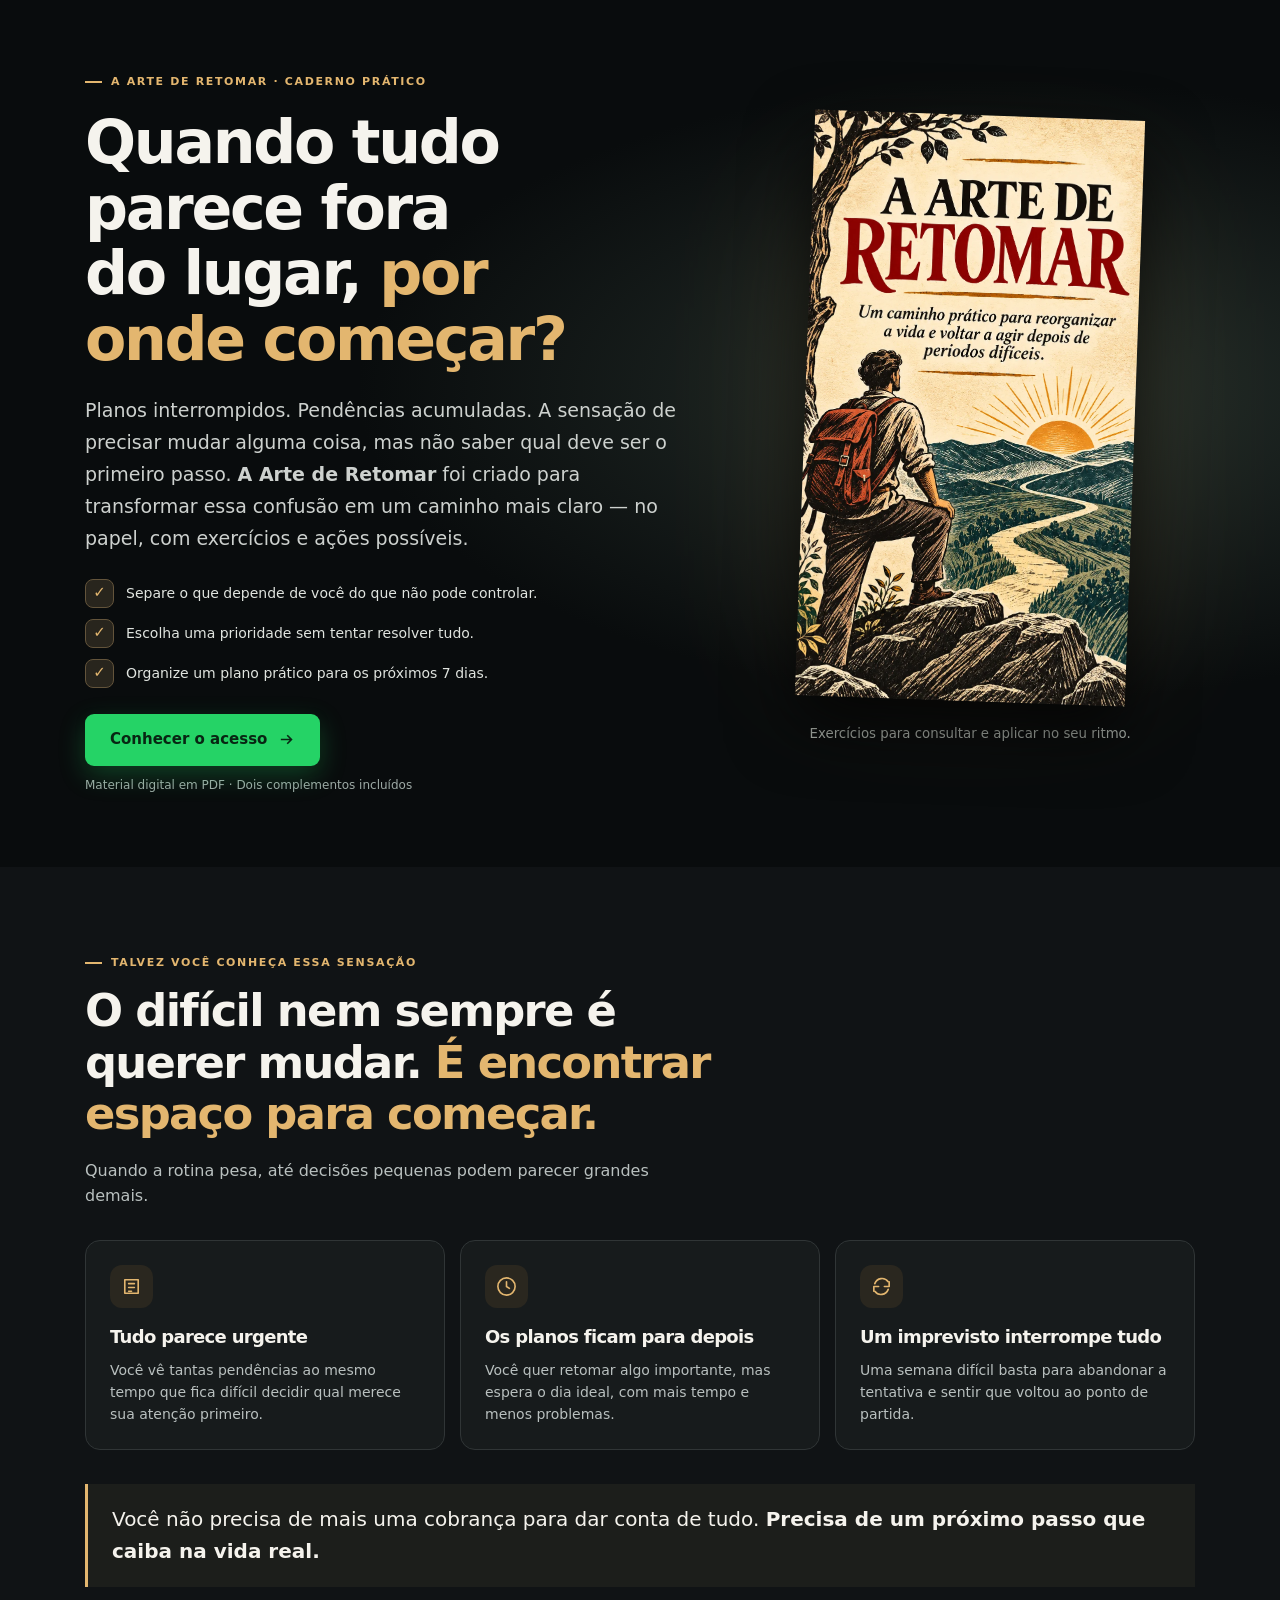
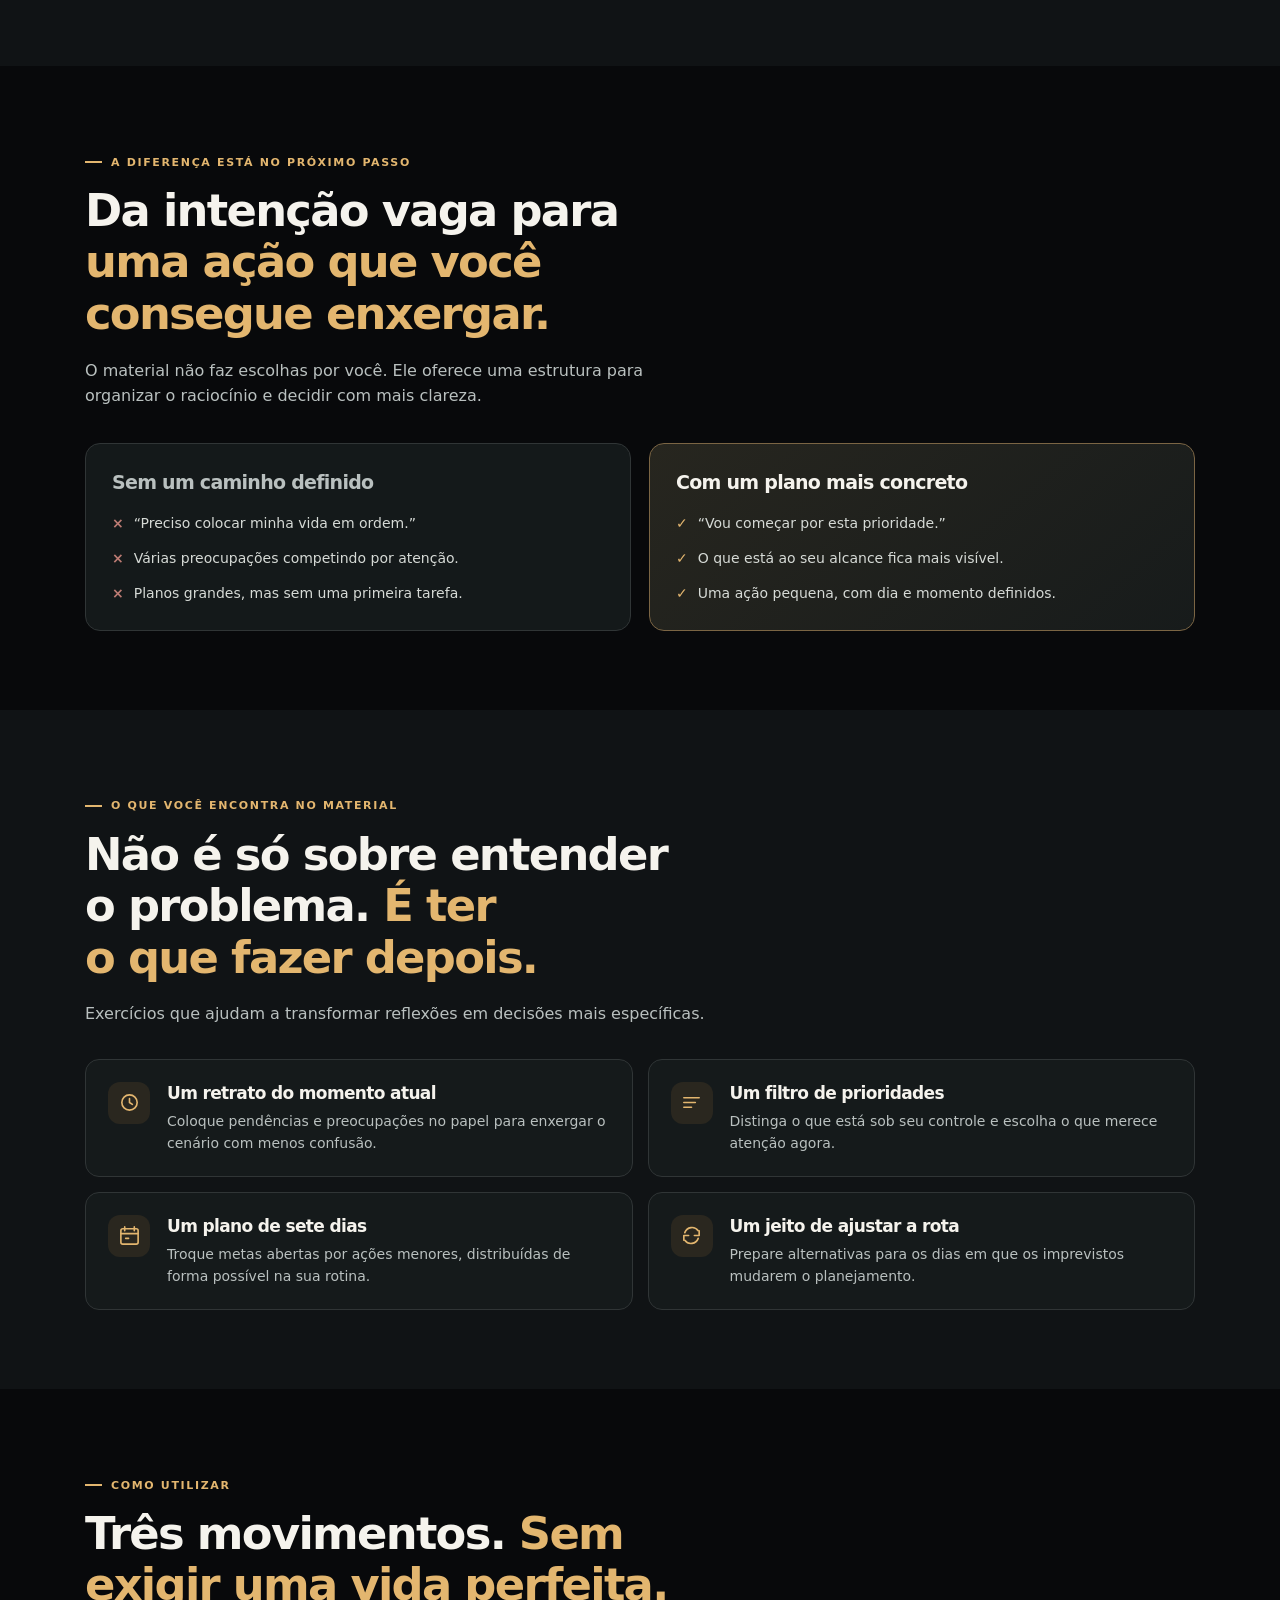
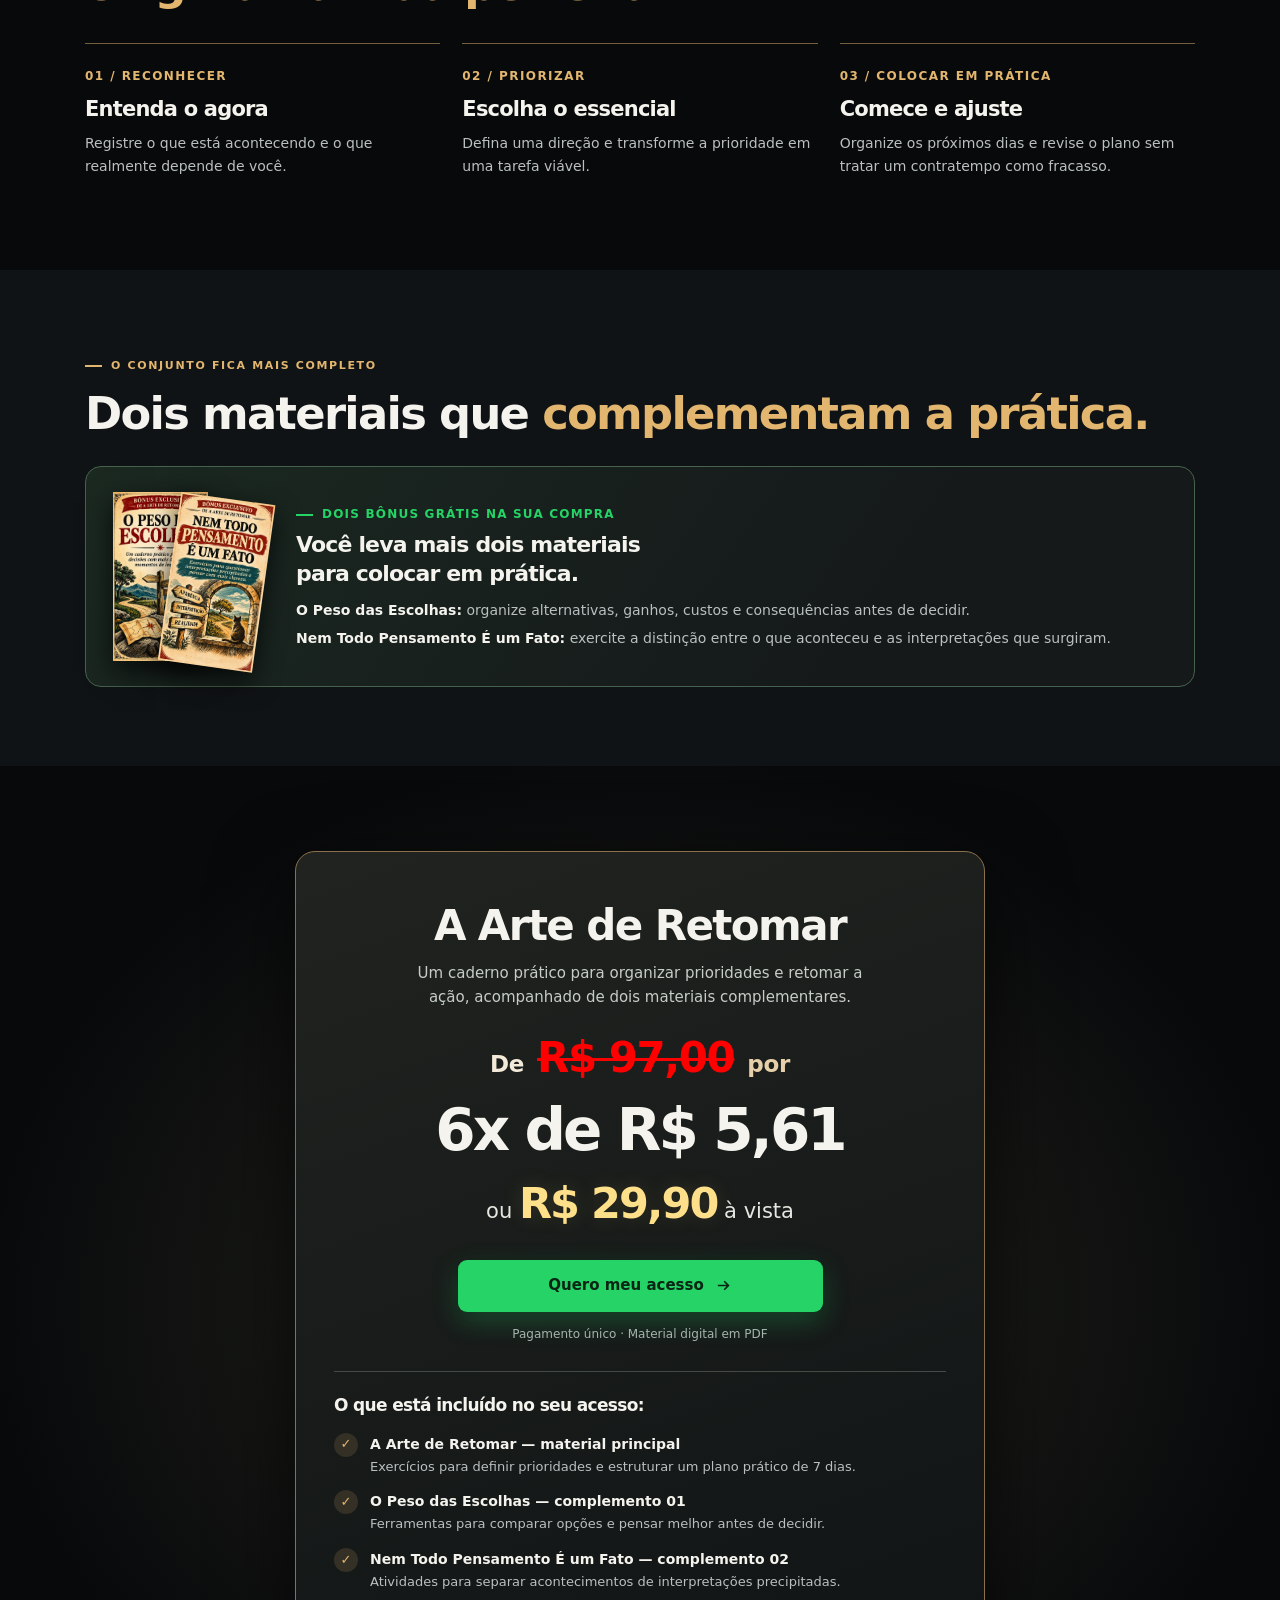
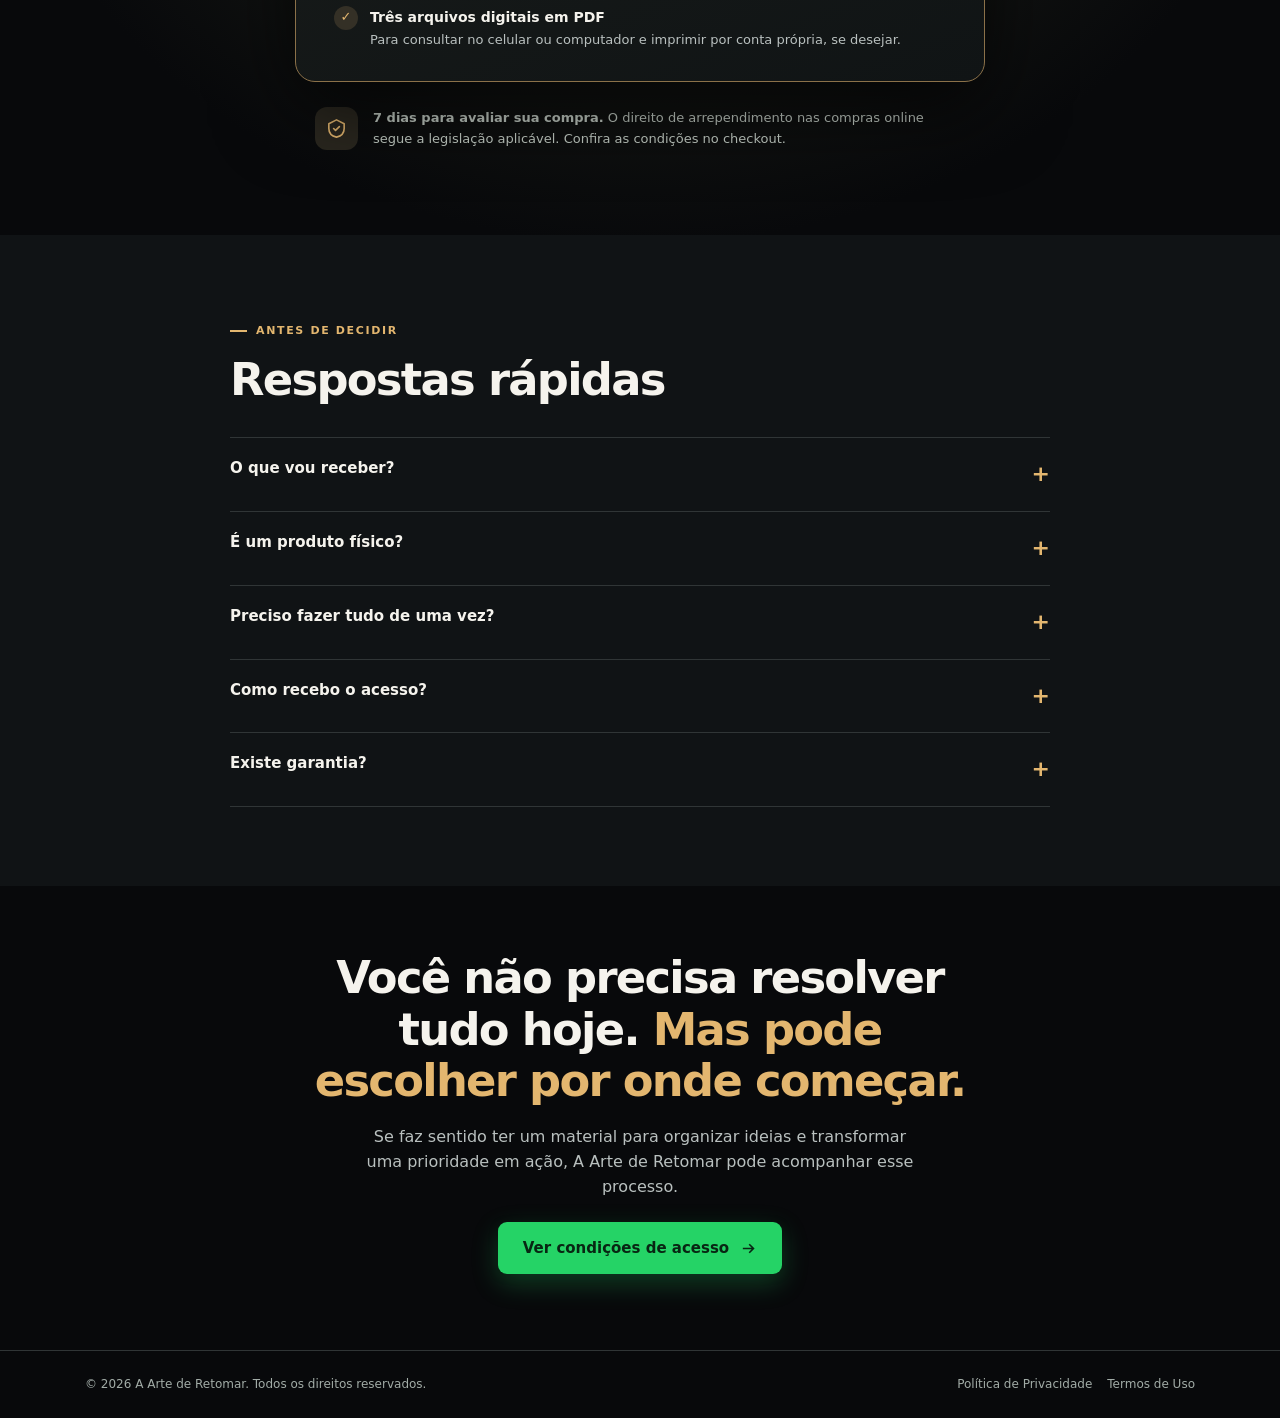
==== index.html @ a0b83aba "Add files via upload" ====
<!DOCTYPE html>

<html lang="pt-BR"><head><meta charset="utf-8"/><meta content="width=device-width,initial-scale=1" name="viewport"/><meta content="#08090b" name="theme-color"/><meta content="A Arte de Retomar: um caderno prático para organizar prioridades, retomar planos e transformar intenção em ação. Inclui dois materiais complementares." name="description"/><title>A Arte de Retomar — Encontre por onde começar</title><meta content="A Arte de Retomar" property="og:title"/><meta content="Quando tudo parece acumulado, comece pelo que está ao seu alcance." property="og:description"/><meta content="[data-uri]" property="og:image"/><style>
:root{color-scheme:dark;--bg:#08090b;--bg2:#101315;--card:#171b1d;--ink:#f5f3ed;--sub:#b9c0bf;--gold:#e3b66f;--border:#303536}*{box-sizing:border-box}html{scroll-behavior:smooth}body{margin:0;background:var(--bg);color:var(--ink);font:16px/1.58 system-ui,-apple-system,"Segoe UI",sans-serif;-webkit-font-smoothing:antialiased}a{color:inherit}.wrap{width:min(1110px,calc(100% - 40px));margin:auto}.slim{width:min(820px,calc(100% - 40px));margin:auto}.eyebrow{display:inline-flex;align-items:center;gap:9px;color:var(--gold);text-transform:uppercase;letter-spacing:.15em;font-size:11px;font-weight:800}.eyebrow:before{content:"";width:17px;height:2px;background:var(--gold)}h1,h2,h3,p{margin-top:0}h1,h2,h3{letter-spacing:-.038em}h1{font-size:clamp(35px,4.7vw,65px);line-height:1.095;margin:19px 0 22px}h2{font-size:clamp(29px,3.5vw,45px);line-height:1.15;margin:14px 0 18px}h3{line-height:1.3}.gold{color:var(--gold)}.muted{color:var(--sub)}.hero{padding:65px 0 72px;background:radial-gradient(ellipse at 80% 45%,#26302b 0%,transparent 46%),#090c0d;overflow:hidden}.hero-grid{display:grid;grid-template-columns:1.15fr .85fr;align-items:center;gap:52px}.hero .intro{font-size:clamp(16px,1.6vw,19px);line-height:1.68;color:#cdd1ce;max-width:620px}.hero-points{list-style:none;padding:0;margin:24px 0 26px;display:grid;gap:11px}.hero-points li{display:flex;gap:12px;align-items:center;font-size:14px;color:#e0e4df}.mini-icon{width:29px;height:29px;display:grid;place-items:center;flex:none;border:1px solid #63543b;border-radius:8px;background:#28251d;color:var(--gold);font-size:15px}.btn{display:inline-flex;align-items:center;justify-content:center;gap:11px;max-width:100%;min-height:52px;padding:12px 23px;border-radius:9px;background:var(--gold);color:#151514;text-decoration:none;font-weight:850;font-size:clamp(13px,1.4vw,15px);white-space:nowrap;box-shadow:0 12px 35px #0006;transition:background .2s,transform .2s}.btn:hover{background:#f3c98b;transform:translateY(-2px)}.btn svg{width:17px;height:17px;flex:none}.micro{font-size:12px;color:#9eaaa6;margin:10px 0 0}.hero-art{position:relative;text-align:center}.hero-art:before{content:"";position:absolute;inset:14%;background:#b58849;filter:blur(75px);opacity:.19}.hero-art img{position:relative;width:min(78%,330px);height:auto;display:block;margin:auto;box-shadow:0 27px 65px #000b;transform:rotate(2deg)}.hero-art small{display:block;margin:22px auto 0;color:#b0b7b1}.section{padding:79px 0}.section.dark{background:var(--bg2)}.section-heading{max-width:780px;margin-bottom:32px}.section-heading p{color:var(--sub);max-width:650px}.pain-grid{display:grid;grid-template-columns:repeat(3,1fr);gap:15px}.pain{padding:24px;background:#171b1c;border:1px solid var(--border);border-radius:15px}.iconbox{width:43px;height:43px;display:grid;place-items:center;color:var(--gold);background:#2a271f;border-radius:12px;margin-bottom:17px}.iconbox svg{width:23px;height:23px;fill:none;stroke:currentColor;stroke-width:1.7;stroke-linecap:round;stroke-linejoin:round}.pain h3{font-size:18px;margin:0 0 10px}.pain p{font-size:14px;color:var(--sub);margin:0}.statement{margin:34px 0 0;padding:20px 24px;border-left:3px solid var(--gold);background:#1c1e1b;font-size:clamp(16px,1.7vw,20px)}.compare{display:grid;grid-template-columns:1fr 1fr;gap:18px;margin:35px 0 0}.compare article{border:1px solid var(--border);border-radius:15px;padding:26px;background:#14191a}.compare article.after{border-color:#7b6544;background:linear-gradient(140deg,#27261f,#171b1b)}.compare h3{font-size:19px;margin:0 0 17px}.compare ul{list-style:none;padding:0;margin:0;display:grid;gap:13px}.compare li{display:flex;gap:10px;color:#d6dad6;font-size:14px}.compare li:before{content:'×';color:#bd7c74;font-weight:900}.compare .after li:before{content:'✓';color:var(--gold)}.features{display:grid;grid-template-columns:repeat(2,1fr);gap:15px}.feature{display:flex;gap:17px;padding:22px;border:1px solid var(--border);border-radius:14px;background:#151a1b}.feature .iconbox{flex:none;width:42px;height:42px;margin:0}.feature h3{font-size:17px;margin:0 0 6px}.feature p{font-size:14px;color:var(--sub);margin:0}.method{display:grid;grid-template-columns:repeat(3,1fr);gap:22px}.method article{border-top:1px solid #74603f;padding-top:18px}.method b{color:var(--gold);font-size:12px;letter-spacing:.12em}.method h3{font-size:21px;margin:9px 0}.method p{font-size:14px;color:var(--sub)}.bonus{display:grid;grid-template-columns:155px 1fr;gap:30px;align-items:center;background:linear-gradient(120deg,#22231f,#141819);border:1px solid #4a473b;border-radius:16px;padding:25px;margin-top:26px}.bonus-covers{display:flex;justify-content:center;align-items:center}.bonus-covers img{width:95px;height:auto;box-shadow:0 10px 27px #000b}.bonus-covers img+img{margin-left:-38px;transform:rotate(8deg) translateY(6px)}.bonus h3{font-size:22px;margin:7px 0 10px}.bonus p{font-size:14px;color:var(--sub);margin:6px 0}.bonus strong{color:var(--ink)}.offer{padding:85px 0;background:radial-gradient(ellipse at 50% 50%,#26291f,#08090b 72%)}.offer-card{width:min(690px,100%);margin:auto;padding:38px 38px 32px;border:1px solid #8b7149;border-radius:20px;background:linear-gradient(160deg,#20231f,#101415);box-shadow:0 25px 80px #000a;text-align:center}.offer-card h2{margin:12px 0;font-size:clamp(29px,3.4vw,42px)}.offer-card .desc{color:#c6ccc6;font-size:15px;max-width:480px;margin:0 auto 20px}.old-price{font-size:clamp(19px,2.1vw,25px);font-weight:700;color:#f3e9d8;margin:17px 0 10px;line-height:1.4;letter-spacing:-.015em}.old-price s{display:inline-block;color:#ffcf91;font-weight:850;font-size:clamp(24px,2.9vw,35px);text-decoration-line:line-through;text-decoration-color:#f0645e;text-decoration-thickness:3px;text-decoration-skip-ink:none;text-underline-offset:4px;margin:0 3px}.old-price .old-label{color:#f3e9d8}.old-price .old-by{color:#e6cfa9}.installment{font-weight:850;font-size:clamp(37px,6.5vw,58px);letter-spacing:-.05em;line-height:1.13;margin:6px 0 0}.cash{font-size:17px;color:#d6d9d3;margin:7px 0 23px}.cash strong{color:var(--gold);font-size:21px}.offer-card .btn{width:min(100%,365px)}.offer-note{font-size:12px;color:#aab4af;margin:13px 0 0}.included{border-top:1px solid #444b44;margin-top:27px;padding-top:22px;text-align:left}.included h3{font-size:17px;margin:0 0 17px}.included ul{list-style:none;padding:0;margin:0;display:grid;gap:14px}.included li{display:flex;align-items:flex-start;gap:12px}.check{flex:none;color:var(--gold);background:#343026;border-radius:50%;width:24px;height:24px;display:grid;place-items:center;font-weight:900;font-size:13px}.included b{display:block;font-size:14px}.included small{display:block;color:var(--sub);font-size:13px;line-height:1.5;margin-top:2px}.guarantee{display:flex;gap:15px;align-items:center;width:min(650px,100%);margin:25px auto 0;color:#c4cdc5}.guarantee .iconbox{flex:none;margin:0}.guarantee p{font-size:13px;margin:0}.faq{border-top:1px solid var(--border)}details{border-bottom:1px solid var(--border);padding:19px 0}summary{cursor:pointer;list-style:none;display:flex;justify-content:space-between;gap:16px;font-weight:700;font-size:15px}summary::-webkit-details-marker{display:none}summary:after{content:'+';color:var(--gold);font-size:22px}details[open] summary:after{content:'−'}details p{color:var(--sub);font-size:14px;margin:10px 0 0}.closing{text-align:center;padding:66px 0 76px}.closing h2{max-width:720px;margin:0 auto 17px}.closing p{max-width:560px;color:var(--sub);margin:0 auto 23px}.footer{border-top:1px solid var(--border);padding:24px 0;font-size:12px;color:#a2aca7}.footer .wrap{display:flex;justify-content:space-between;gap:15px;flex-wrap:wrap}.footer a{text-decoration:none;margin-left:15px}.footer a:hover{text-decoration:underline}:focus-visible{outline:3px solid var(--gold);outline-offset:4px}.skip{position:absolute;left:-9999px}.skip:focus{left:10px;top:10px;z-index:5;padding:10px;background:white;color:black}@media(max-width:800px){.hero-grid{grid-template-columns:1fr;gap:35px}.hero{padding:49px 0 55px}.hero-art img{width:min(60vw,270px)}.pain-grid,.method{grid-template-columns:1fr}.section{padding:64px 0}}@media(max-width:580px){.wrap,.slim{width:calc(100% - 34px)}h1{font-size:clamp(34px,9vw,44px)}.hero .intro{font-size:16px}.hero .btn,.closing .btn{width:100%}.pain-grid,.features,.compare{grid-template-columns:1fr}.section{padding:56px 0}.bonus{grid-template-columns:1fr;text-align:center;gap:13px;padding:21px 17px}.bonus-covers img{width:83px}.offer{padding:57px 0}.offer-card{padding:27px 18px}.offer-card .btn{width:100%}.installment{font-size:clamp(33px,9vw,47px)}.footer .wrap{justify-content:center;text-align:center}.footer a{margin:0 7px}}@media(max-width:580px){.old-price{font-size:19px;margin:14px 0 10px}.old-price s{font-size:clamp(25px,7.4vw,31px);text-decoration-thickness:3px}}@media(max-width:350px){.old-price{font-size:17px}.old-price s{font-size:25px}.installment{font-size:clamp(29px,9vw,34px)}}@media(prefers-reduced-motion:reduce){html{scroll-behavior:auto}.btn{transition:none}}

/* Ajustes V4: CTA de alto contraste e responsividade robusta */
:root{--cta:#25D366;--cta-hover:#1EBE5D}
.btn{background:var(--cta);color:#082613;border:2px solid transparent;box-shadow:0 9px 26px rgba(37,211,102,.27),0 2px 8px rgba(0,0,0,.35);font-size:clamp(13px,1.3vw,15px);font-weight:850;line-height:1.25;min-width:0;max-width:100%;text-align:center;overflow-wrap:anywhere;white-space:normal;transition:background .2s,transform .2s,box-shadow .2s}
.btn:hover{background:var(--cta-hover);color:#082613;box-shadow:0 13px 32px rgba(37,211,102,.35);transform:translateY(-2px)}
.btn:active{transform:translateY(0)}
.btn:focus-visible{outline:3px solid #fff;outline-offset:3px}
.btn svg{flex:0 0 17px}
.hero-grid>*,.compare>*,.features>*,.bonus>*,.pain-grid>*,.method>*{min-width:0}
.hero-points li,.included li{min-width:0}
.installment{overflow-wrap:normal;word-break:normal;font-variant-numeric:tabular-nums}
@media(max-width:800px){.hero{padding:38px 0 44px}.hero-grid{gap:23px}.hero h1{margin:12px 0 14px}.hero-points{margin:16px 0 18px;gap:9px}.hero-art img{width:min(49vw,225px)}.hero-art small{margin-top:12px}.section{padding:55px 0}}
@media(max-width:580px){.wrap,.slim{width:calc(100% - 32px)}.hero{padding:28px 0 39px}.hero h1{font-size:clamp(30px,8.4vw,41px);line-height:1.12}.hero .intro{line-height:1.52}.hero-points li{font-size:13px}.hero-art img{width:min(51vw,205px)}.btn,.hero .btn,.closing .btn,.offer-card .btn{width:100%;min-height:50px;padding:12px 12px;font-size:14px;gap:7px}.offer-card{padding:24px 15px}.installment{font-size:clamp(30px,8.2vw,43px)}.offer-card .desc{font-size:14px}.bonus{margin-top:18px}.section{padding:48px 0}}
@media(max-width:350px){.wrap,.slim{width:calc(100% - 24px)}.btn{font-size:13px;padding-inline:9px}.hero h1{font-size:29px}.offer-card{padding:20px 11px}.installment{font-size:29px}.included li{gap:9px}}
@media(max-width:580px){.old-price{font-size:19px;margin:14px 0 10px}.old-price s{font-size:clamp(25px,7.4vw,31px);text-decoration-thickness:3px}}@media(max-width:350px){.old-price{font-size:17px}.old-price s{font-size:25px}.installment{font-size:clamp(29px,9vw,34px)}}@media(prefers-reduced-motion:reduce){.btn,.btn:hover{transition:none;transform:none}}

/* V8: tipografia mobile, destaque da oferta e movimento com acessibilidade */
html,body{max-width:100%;overflow-x:clip}
h1,h2,h3{overflow-wrap:normal;word-break:normal;hyphens:none;text-wrap:balance}
.section-heading h2{max-width:23ch}
.section-heading p{max-width:61ch}
.old-price s{color:#ff0000!important;text-decoration-color:#ff0000!important;text-decoration-thickness:3px!important;text-underline-offset:5px;font-size:clamp(29px,3.4vw,42px)!important;letter-spacing:-.035em}
.old-price{color:#f3e9d8;display:flex;align-items:baseline;justify-content:center;flex-wrap:wrap;gap:10px;font-size:clamp(17px,2vw,23px)}
.cash{margin:6px 0 22px;color:#e4e8e1;font-size:clamp(16px,2vw,21px)}
.cash strong{color:#ffe08a;font-size:clamp(27px,4vw,43px);font-weight:900;letter-spacing:-.045em;text-shadow:0 0 22px #ffd46b22}
.cash span{white-space:nowrap}
.bonus .eyebrow{color:#25d366;letter-spacing:.1em;font-size:12px}
.bonus .eyebrow:before{background:#25d366}
.bonus{border-color:#45624c;background:linear-gradient(125deg,#1b2921,#15191a 70%)}
.bonus h3{max-width:34ch}
.btn{position:relative;isolation:isolate;overflow:hidden;transition:transform .25s ease,box-shadow .25s ease,filter .25s ease!important}
.btn:after{content:"";position:absolute;inset:0;pointer-events:none;background:linear-gradient(110deg,transparent 20%,#ffffff55 48%,transparent 72%);transform:translateX(-140%);transition:transform .8s ease}
.btn:hover,.btn:focus-visible{transform:translateY(-3px) scale(1.018)!important;box-shadow:0 13px 34px #25d36650!important;filter:brightness(1.06)}
.btn:hover:after,.btn:focus-visible:after{transform:translateX(140%)}
.offer-card>.btn{animation:ctaGlow 3.4s ease-in-out infinite}
@keyframes ctaGlow{0%,100%{box-shadow:0 9px 22px #25d36626}50%{box-shadow:0 10px 32px #25d36680}}
/* Animar somente após o script ativar o observador, sem esconder conteúdo em falhas de JS */
.motion-ready .reveal{opacity:0;transform:translateY(22px);transition:opacity .7s ease,transform .7s cubic-bezier(.2,.75,.25,1)}
.motion-ready .reveal.in-view{opacity:1;transform:translateY(0)}
@media(max-width:800px){.section-heading h2{max-width:26ch}.bonus h3{max-width:none}}
@media(max-width:580px){
 .wrap,.slim{width:calc(100% - 36px)}
 h1{font-size:clamp(32px,8.2vw,40px)!important;line-height:1.14;letter-spacing:-.035em}
 h2{font-size:clamp(27px,7vw,34px)!important;line-height:1.2;letter-spacing:-.032em;margin-bottom:18px}
 .section-heading h2{max-width:100%}
 h3{font-size:clamp(19px,5.2vw,23px)}
 .section-heading{margin-bottom:24px}
 .section-heading p{font-size:15px;line-height:1.65}
 .section{padding:52px 0}
 .pain,.feature{padding:21px}
 .old-price{gap:7px;margin-top:16px}
 .old-price s{font-size:clamp(29px,8vw,37px)!important}
 .cash strong{font-size:clamp(28px,8.3vw,36px)}
 .bonus .eyebrow{font-size:11px}
 .offer-card{padding:26px 16px}
}
@media(max-width:350px){h2{font-size:26px!important}h1{font-size:30px!important}.old-price s{font-size:28px!important}.cash strong{font-size:27px}}
@media(prefers-reduced-motion:reduce){.offer-card>.btn{animation:none}.btn:after{display:none}.motion-ready .reveal{opacity:1;transform:none;transition:none}.btn{transition:none!important}}
</style></head><body><a class="skip" href="#conteudo">Pular para o conteúdo</a><main id="conteudo"><section class="hero"><div class="wrap hero-grid"><div><span class="eyebrow">A Arte de Retomar · Caderno prático</span><h1>Quando tudo parece fora do lugar, <span class="gold">por onde começar?</span></h1><p class="intro">Planos interrompidos. Pendências acumuladas. A sensação de precisar mudar alguma coisa, mas não saber qual deve ser o primeiro passo. <strong>A Arte de Retomar</strong> foi criado para transformar essa confusão em um caminho mais claro — no papel, com exercícios e ações possíveis.</p><ul class="hero-points"><li><span class="mini-icon">✓</span>Separe o que depende de você do que não pode controlar.</li><li><span class="mini-icon">✓</span>Escolha uma prioridade sem tentar resolver tudo.</li><li><span class="mini-icon">✓</span>Organize um plano prático para os próximos 7 dias.</li></ul><a class="btn" href="#oferta">Conhecer o acesso <svg aria-hidden="true" fill="none" stroke="currentColor" stroke-width="2.3" viewbox="0 0 24 24"><path d="M4 12h15m-6-6 6 6-6 6"></path></svg></a><p class="micro">Material digital em PDF · Dois complementos incluídos</p></div><div class="hero-art"><img alt="Capa original de A Arte de Retomar" fetchpriority="high" height="1671" src="[data-uri]" width="941"/><small>Exercícios para consultar e aplicar no seu ritmo.</small></div></div></section>
<section class="section dark"><div class="wrap"><div class="section-heading reveal"><span class="eyebrow">Talvez você conheça essa sensação</span><h2>O difícil nem sempre é querer mudar. <span class="gold">É encontrar espaço para começar.</span></h2><p>Quando a rotina pesa, até decisões pequenas podem parecer grandes demais.</p></div><div class="pain-grid"><article class="pain reveal"><div class="iconbox"><svg viewbox="0 0 24 24"><path d="M5 5h14v14H5zM9 9h6M9 13h6M9 17h3"></path></svg></div><h3>Tudo parece urgente</h3><p>Você vê tantas pendências ao mesmo tempo que fica difícil decidir qual merece sua atenção primeiro.</p></article><article class="pain reveal"><div class="iconbox"><svg viewbox="0 0 24 24"><circle cx="12" cy="12" r="9"></circle><path d="M12 7v5l3 2"></path></svg></div><h3>Os planos ficam para depois</h3><p>Você quer retomar algo importante, mas espera o dia ideal, com mais tempo e menos problemas.</p></article><article class="pain reveal"><div class="iconbox"><svg viewbox="0 0 24 24"><path d="M20 7v5h-5M4 17v-5h5"></path><path d="M5 9a8 8 0 0 1 14-2M19 15a8 8 0 0 1-14 2"></path></svg></div><h3>Um imprevisto interrompe tudo</h3><p>Uma semana difícil basta para abandonar a tentativa e sentir que voltou ao ponto de partida.</p></article></div><p class="statement">Você não precisa de mais uma cobrança para dar conta de tudo. <strong>Precisa de um próximo passo que caiba na vida real.</strong></p></div></section>
<section class="section"><div class="wrap"><div class="section-heading reveal"><span class="eyebrow">A diferença está no próximo passo</span><h2>Da intenção vaga para <span class="gold">uma ação que você consegue enxergar.</span></h2><p>O material não faz escolhas por você. Ele oferece uma estrutura para organizar o raciocínio e decidir com mais clareza.</p></div><div class="compare"><article class="reveal"><h3 class="muted">Sem um caminho definido</h3><ul><li>“Preciso colocar minha vida em ordem.”</li><li>Várias preocupações competindo por atenção.</li><li>Planos grandes, mas sem uma primeira tarefa.</li></ul></article><article class="after reveal"><h3>Com um plano mais concreto</h3><ul><li>“Vou começar por esta prioridade.”</li><li>O que está ao seu alcance fica mais visível.</li><li>Uma ação pequena, com dia e momento definidos.</li></ul></article></div></div></section>
<section class="section dark" id="ferramentas"><div class="wrap"><div class="section-heading reveal"><span class="eyebrow">O que você encontra no material</span><h2>Não é só sobre entender o problema. <span class="gold">É ter o que fazer depois.</span></h2><p>Exercícios que ajudam a transformar reflexões em decisões mais específicas.</p></div><div class="features"><article class="feature reveal"><div class="iconbox"><svg viewbox="0 0 24 24"><circle cx="12" cy="12" r="8"></circle><path d="M12 8v4l3 2"></path></svg></div><div><h3>Um retrato do momento atual</h3><p>Coloque pendências e preocupações no papel para enxergar o cenário com menos confusão.</p></div></article><article class="feature reveal"><div class="iconbox"><svg viewbox="0 0 24 24"><path d="M4 7h16M4 12h12M4 17h8"></path></svg></div><div><h3>Um filtro de prioridades</h3><p>Distinga o que está sob seu controle e escolha o que merece atenção agora.</p></div></article><article class="feature reveal"><div class="iconbox"><svg viewbox="0 0 24 24"><rect height="16" rx="2" width="18" x="3" y="5"></rect><path d="M7 3v4M17 3v4M3 10h18M8 15h3"></path></svg></div><div><h3>Um plano de sete dias</h3><p>Troque metas abertas por ações menores, distribuídas de forma possível na sua rotina.</p></div></article><article class="feature reveal"><div class="iconbox"><svg viewbox="0 0 24 24"><path d="M20 7v5h-5M4 17v-5h5"></path><path d="M5 9a8 8 0 0 1 14-2M19 15a8 8 0 0 1-14 2"></path></svg></div><div><h3>Um jeito de ajustar a rota</h3><p>Prepare alternativas para os dias em que os imprevistos mudarem o planejamento.</p></div></article></div></div></section>
<section class="section"><div class="wrap"><div class="section-heading reveal"><span class="eyebrow">Como utilizar</span><h2>Três movimentos. <span class="gold">Sem exigir uma vida perfeita.</span></h2></div><div class="method"><article class="reveal"><b>01 / RECONHECER</b><h3>Entenda o agora</h3><p>Registre o que está acontecendo e o que realmente depende de você.</p></article><article class="reveal"><b>02 / PRIORIZAR</b><h3>Escolha o essencial</h3><p>Defina uma direção e transforme a prioridade em uma tarefa viável.</p></article><article class="reveal"><b>03 / COLOCAR EM PRÁTICA</b><h3>Comece e ajuste</h3><p>Organize os próximos dias e revise o plano sem tratar um contratempo como fracasso.</p></article></div></div></section>
<section class="section dark"><div class="wrap"><span class="eyebrow">O conjunto fica mais completo</span><h2>Dois materiais que <span class="gold">complementam a prática.</span></h2><div class="bonus reveal"><div class="bonus-covers"><img alt="Capa de O Peso das Escolhas" height="1672" loading="lazy" src="[data-uri]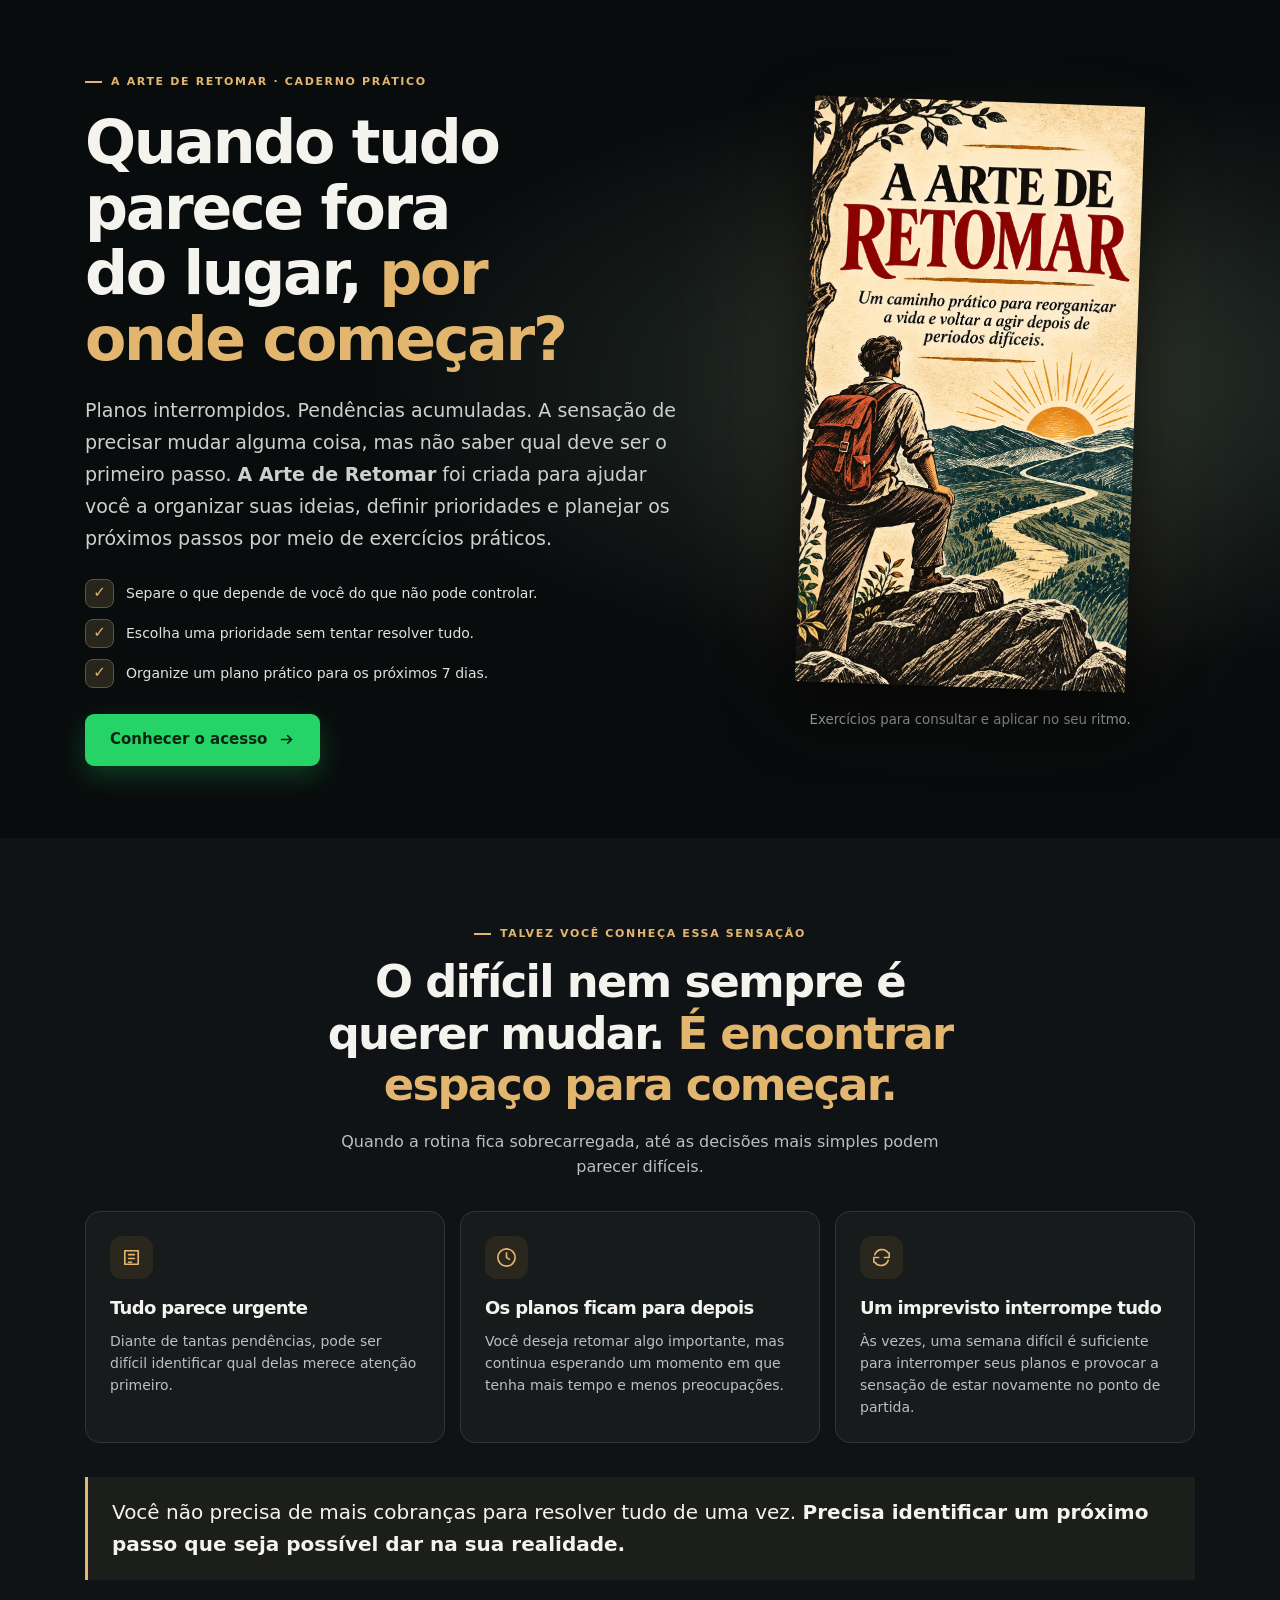
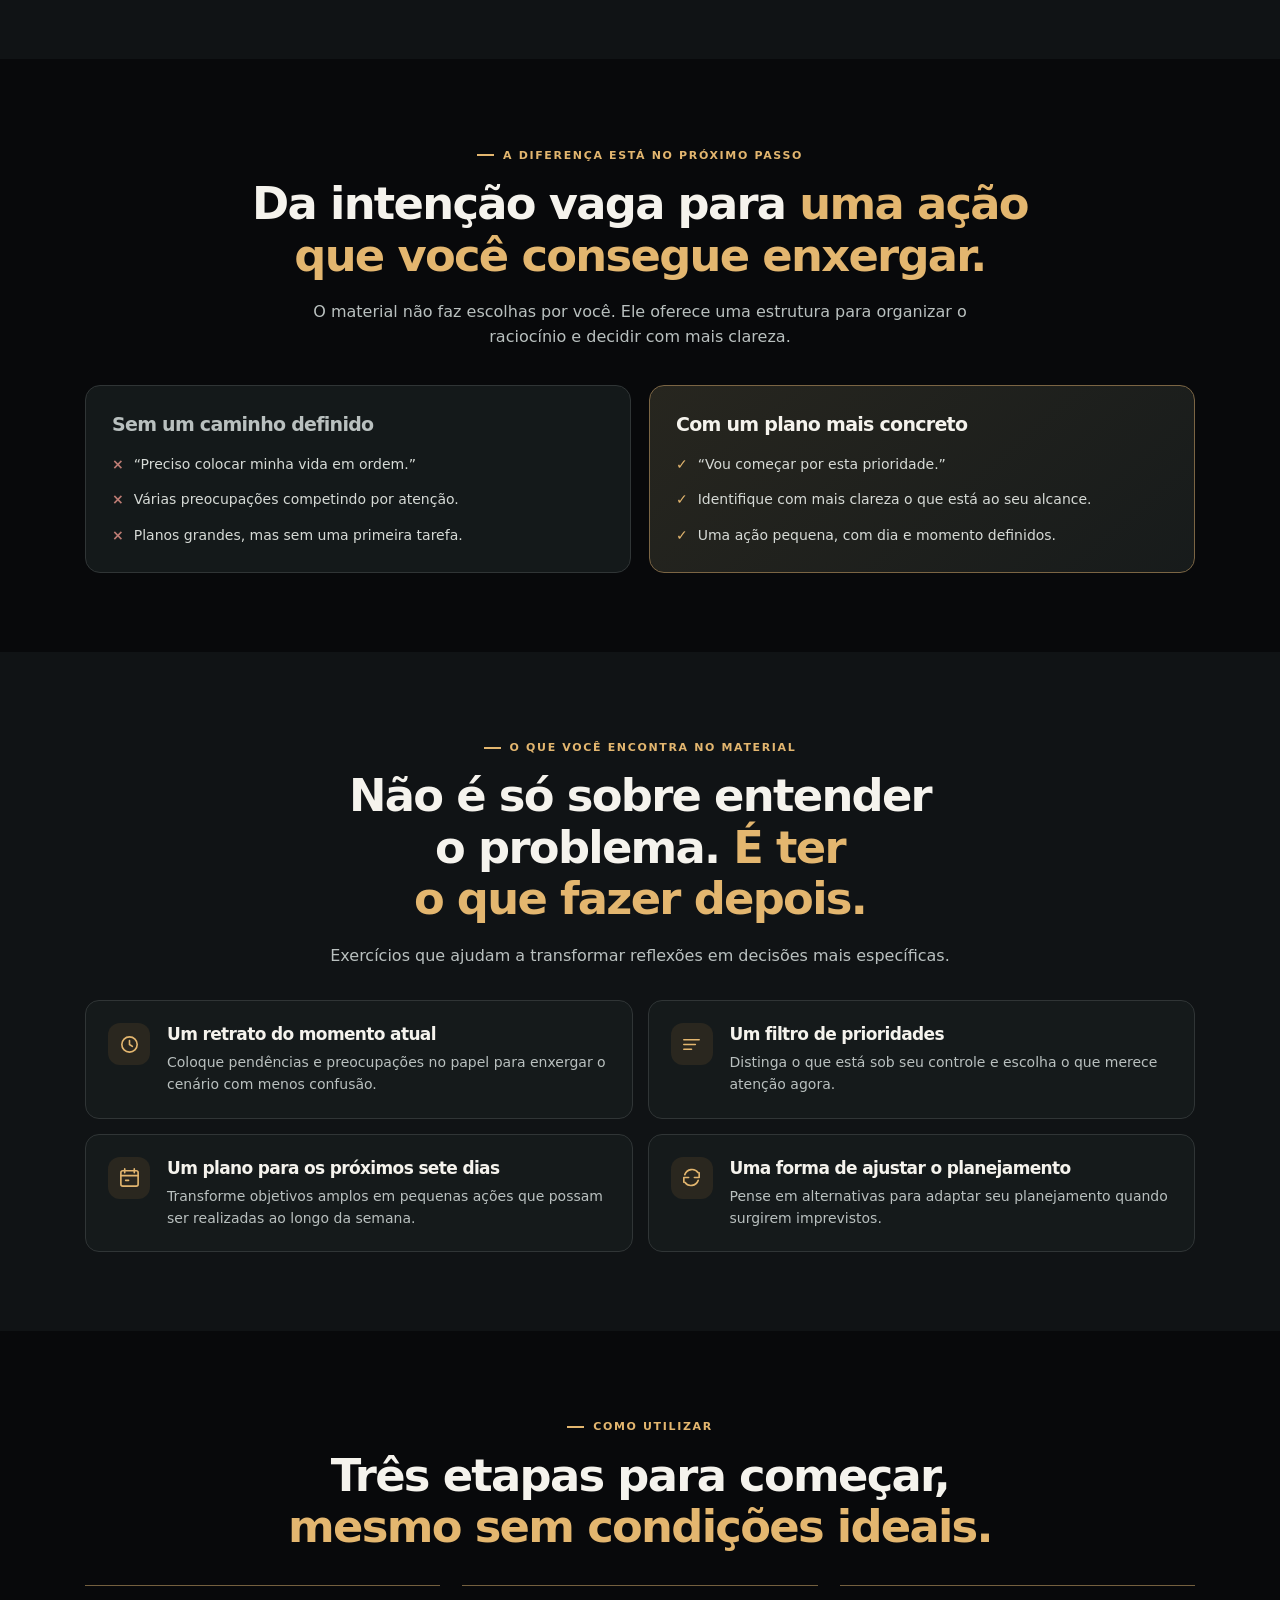
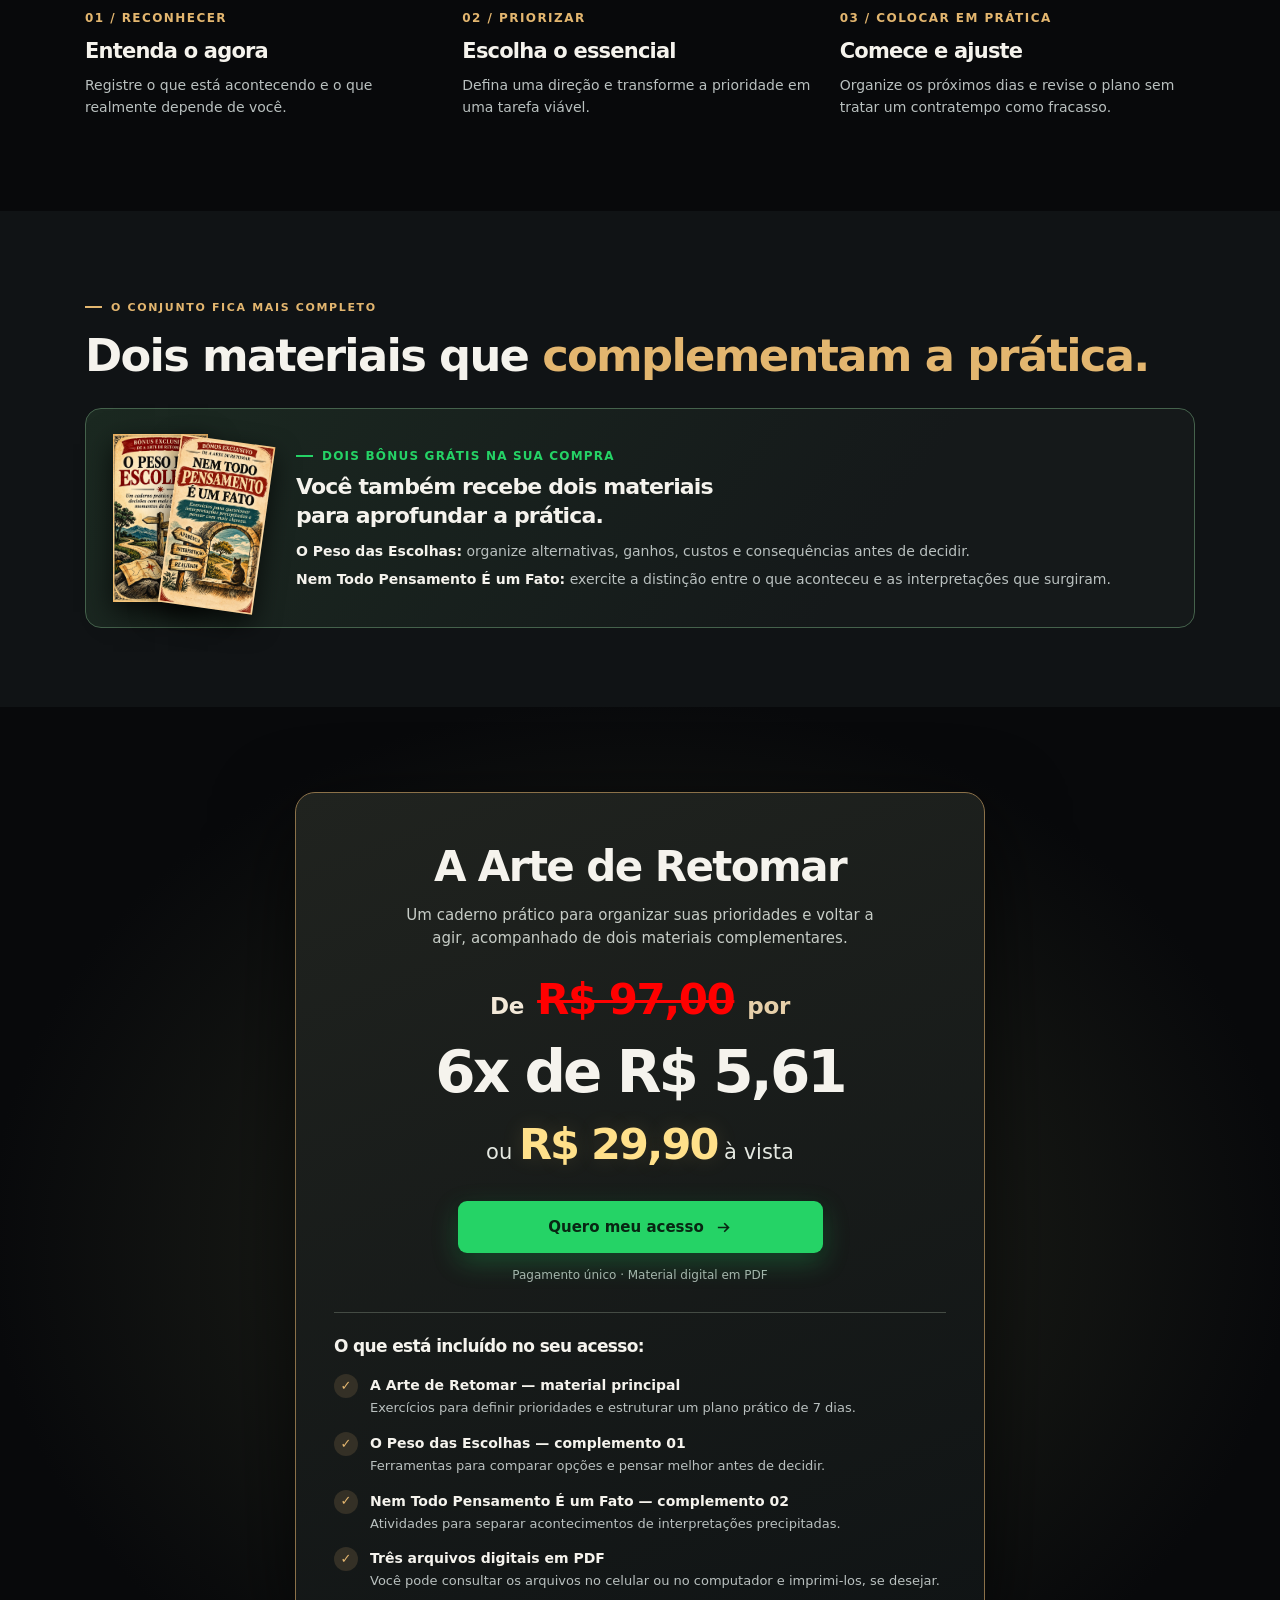
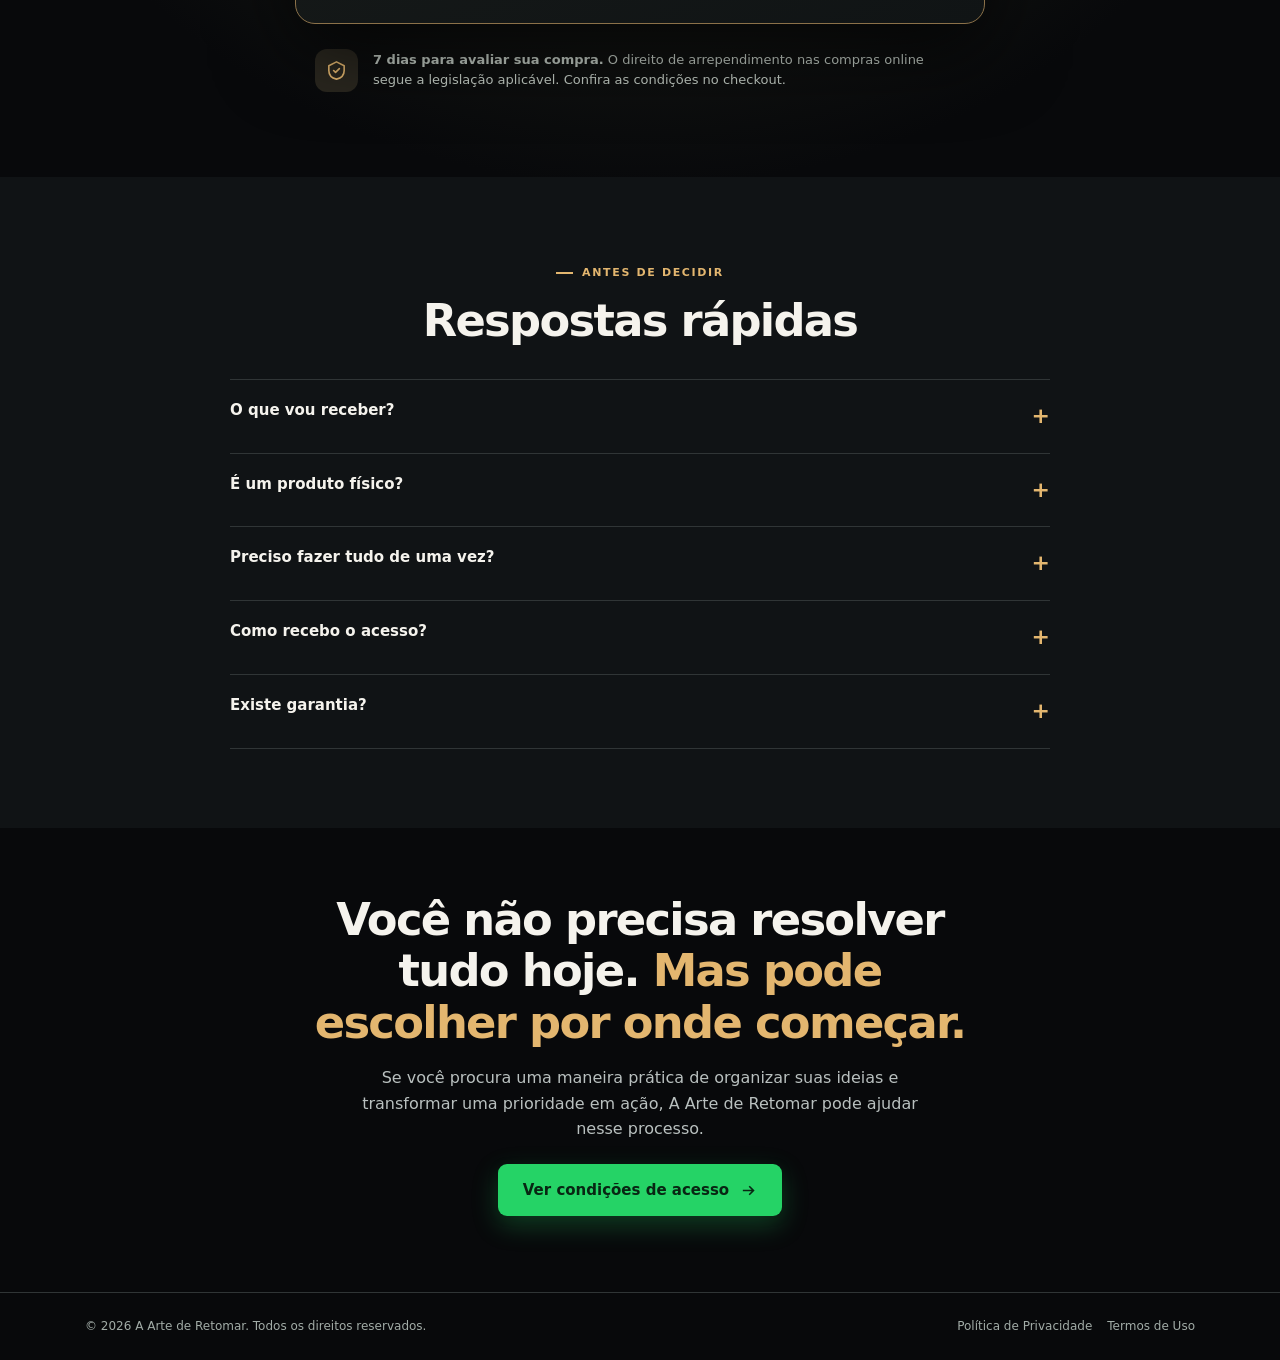
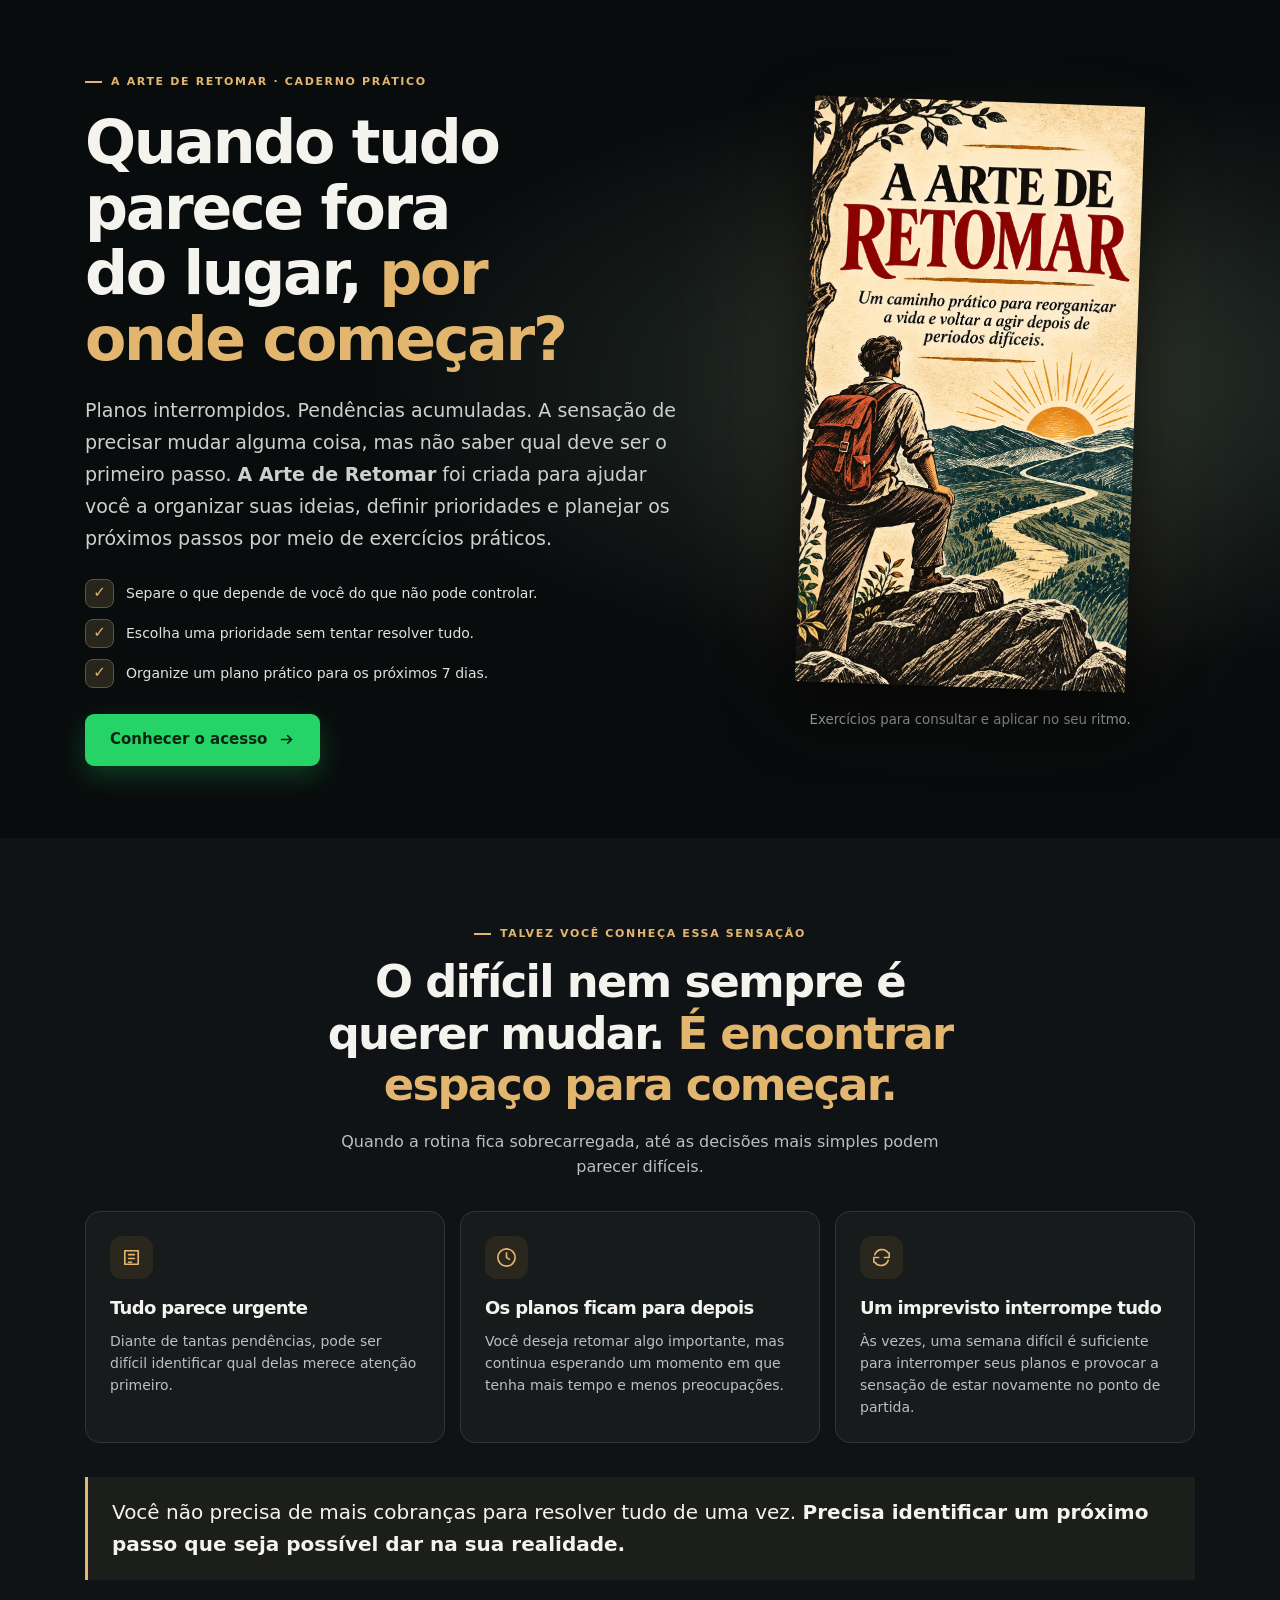
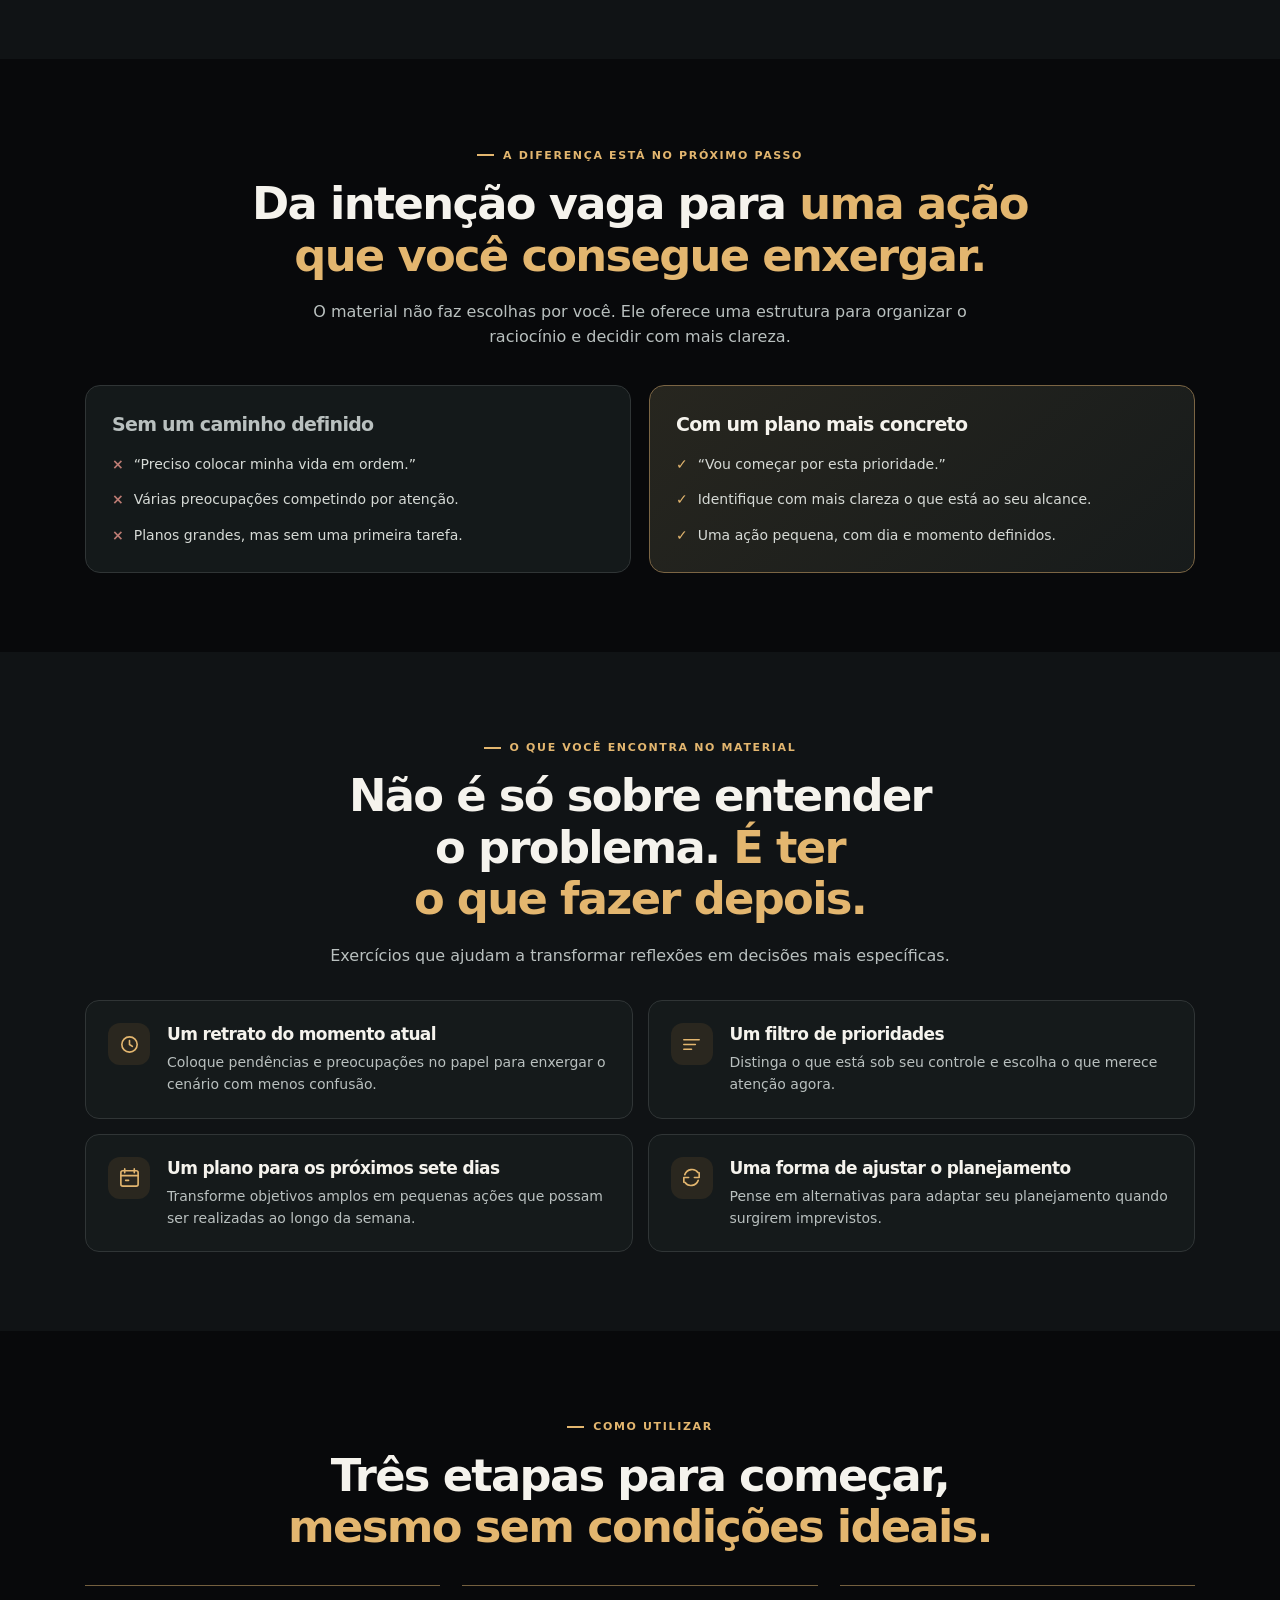
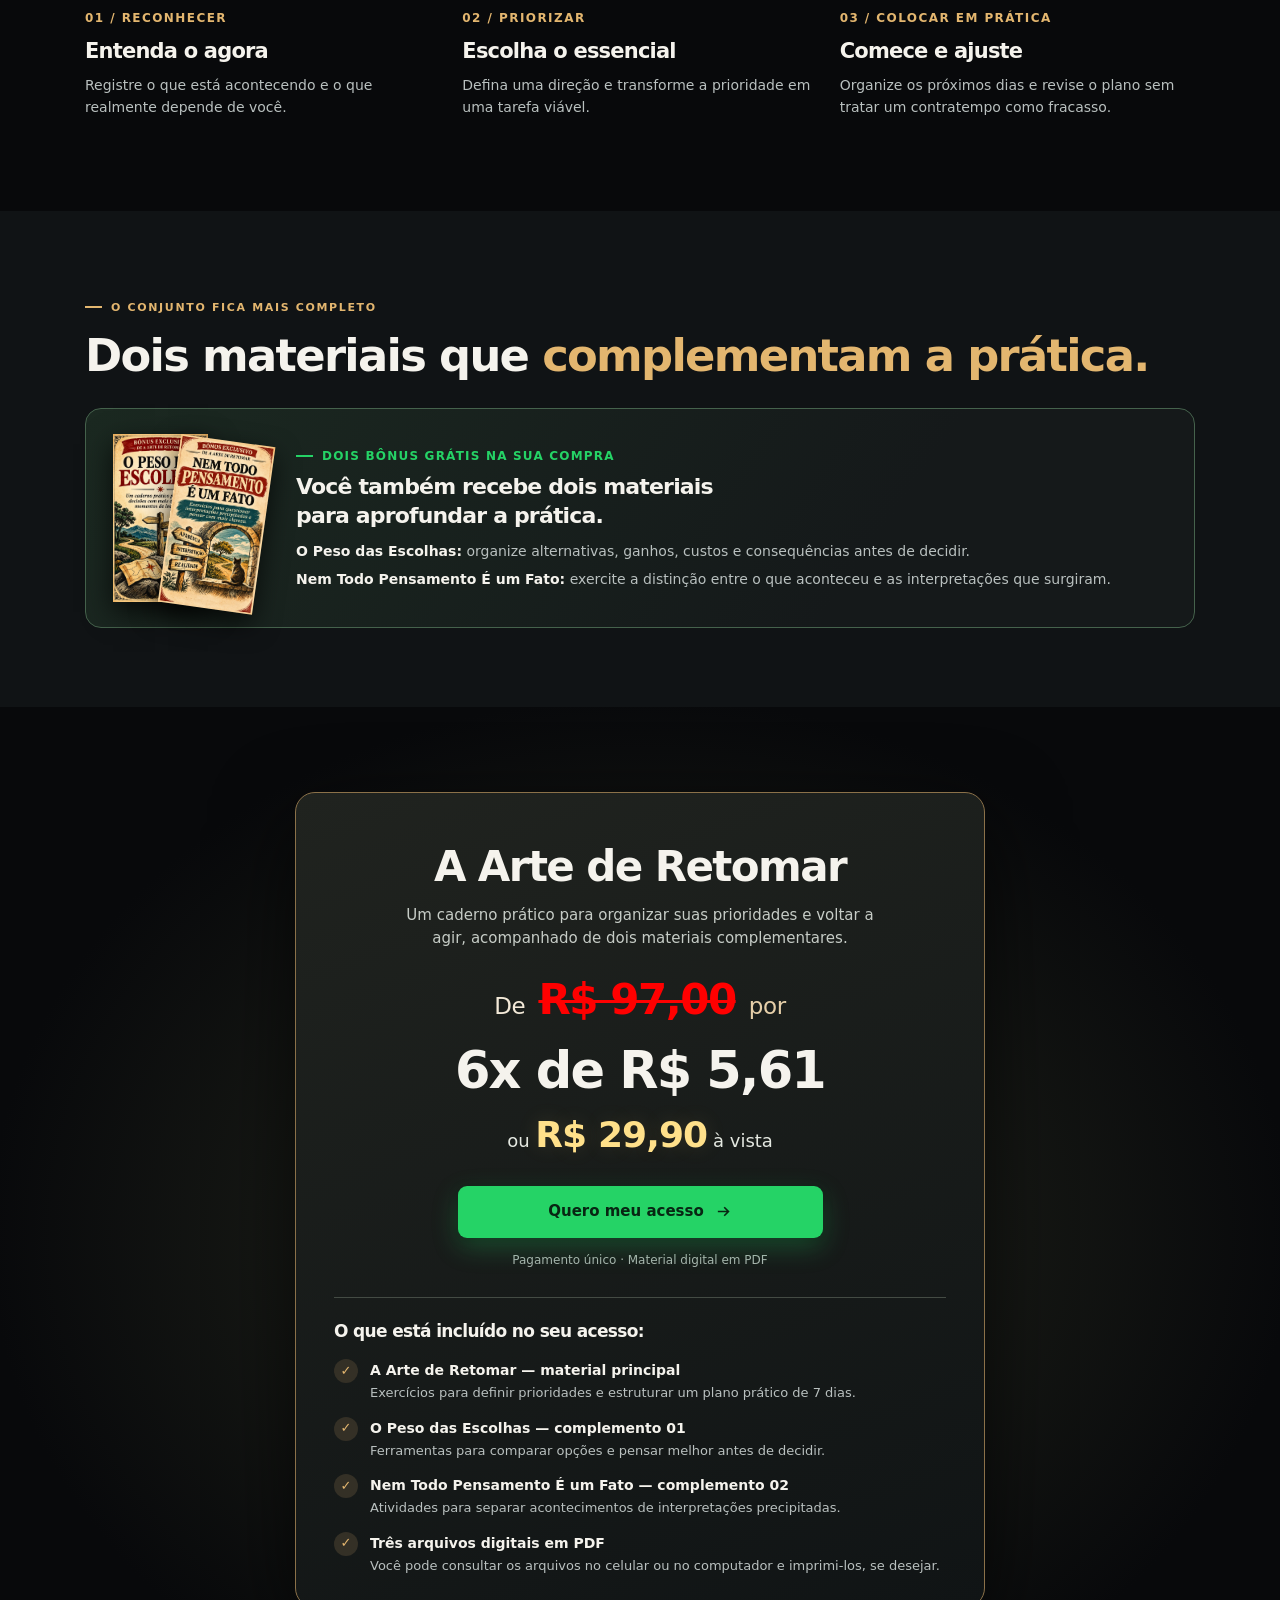
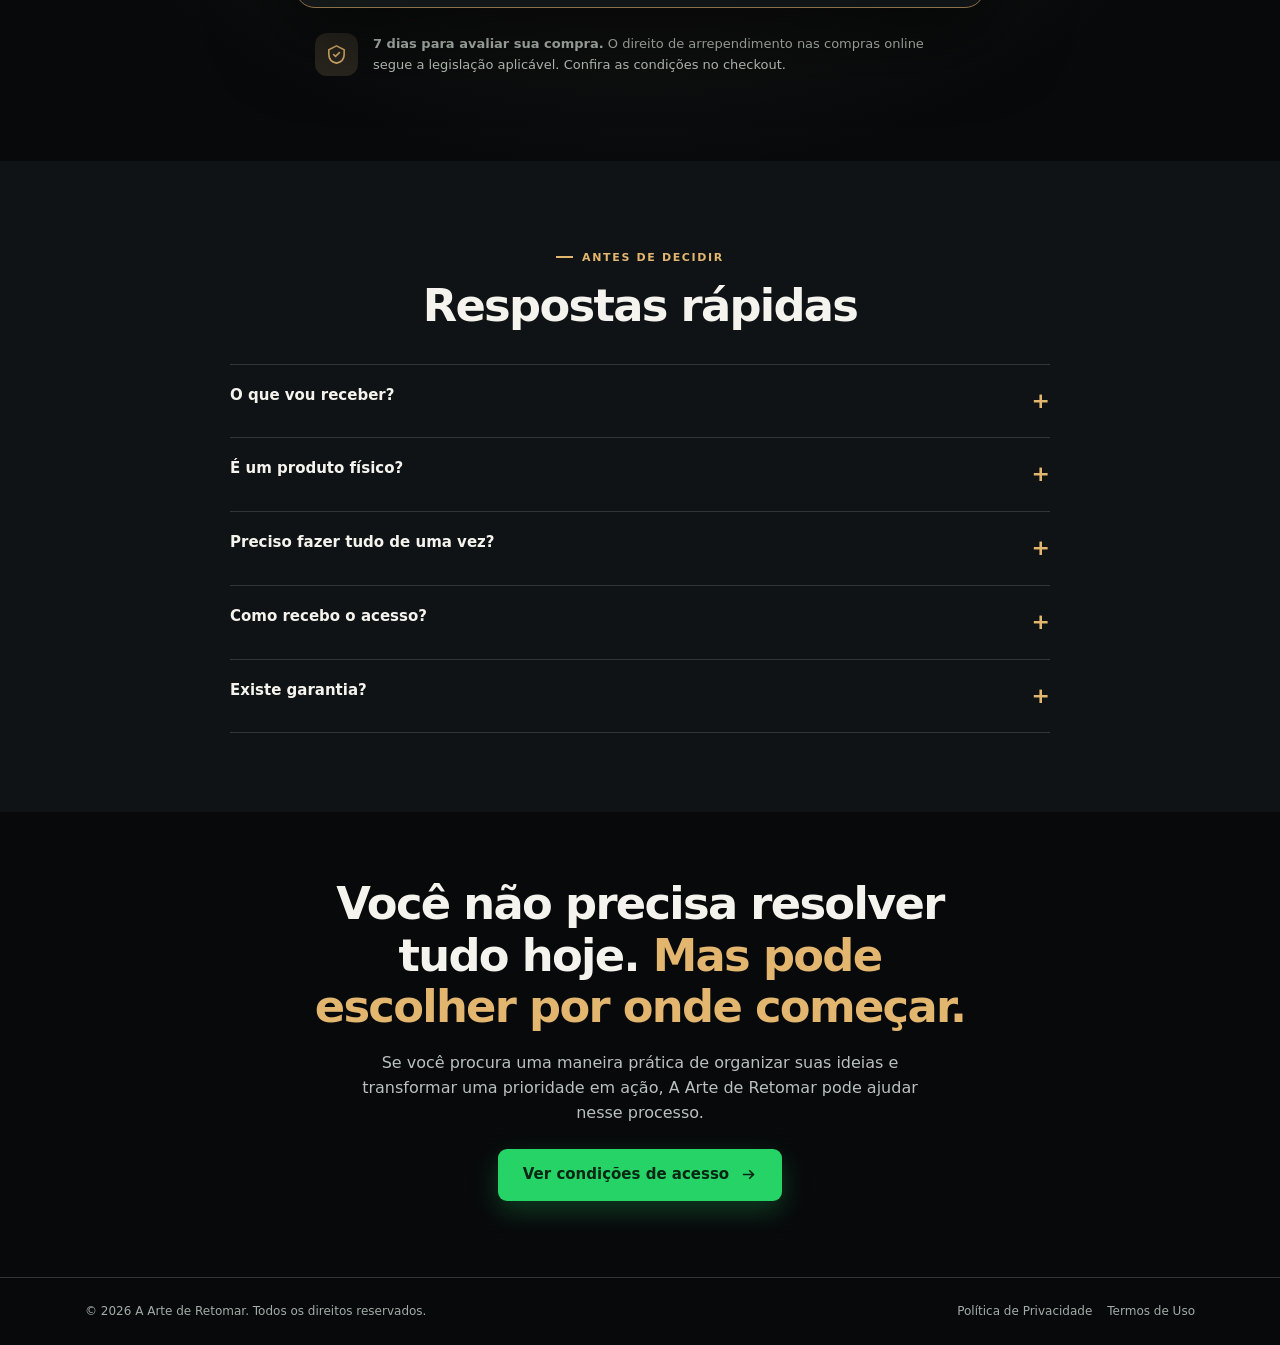
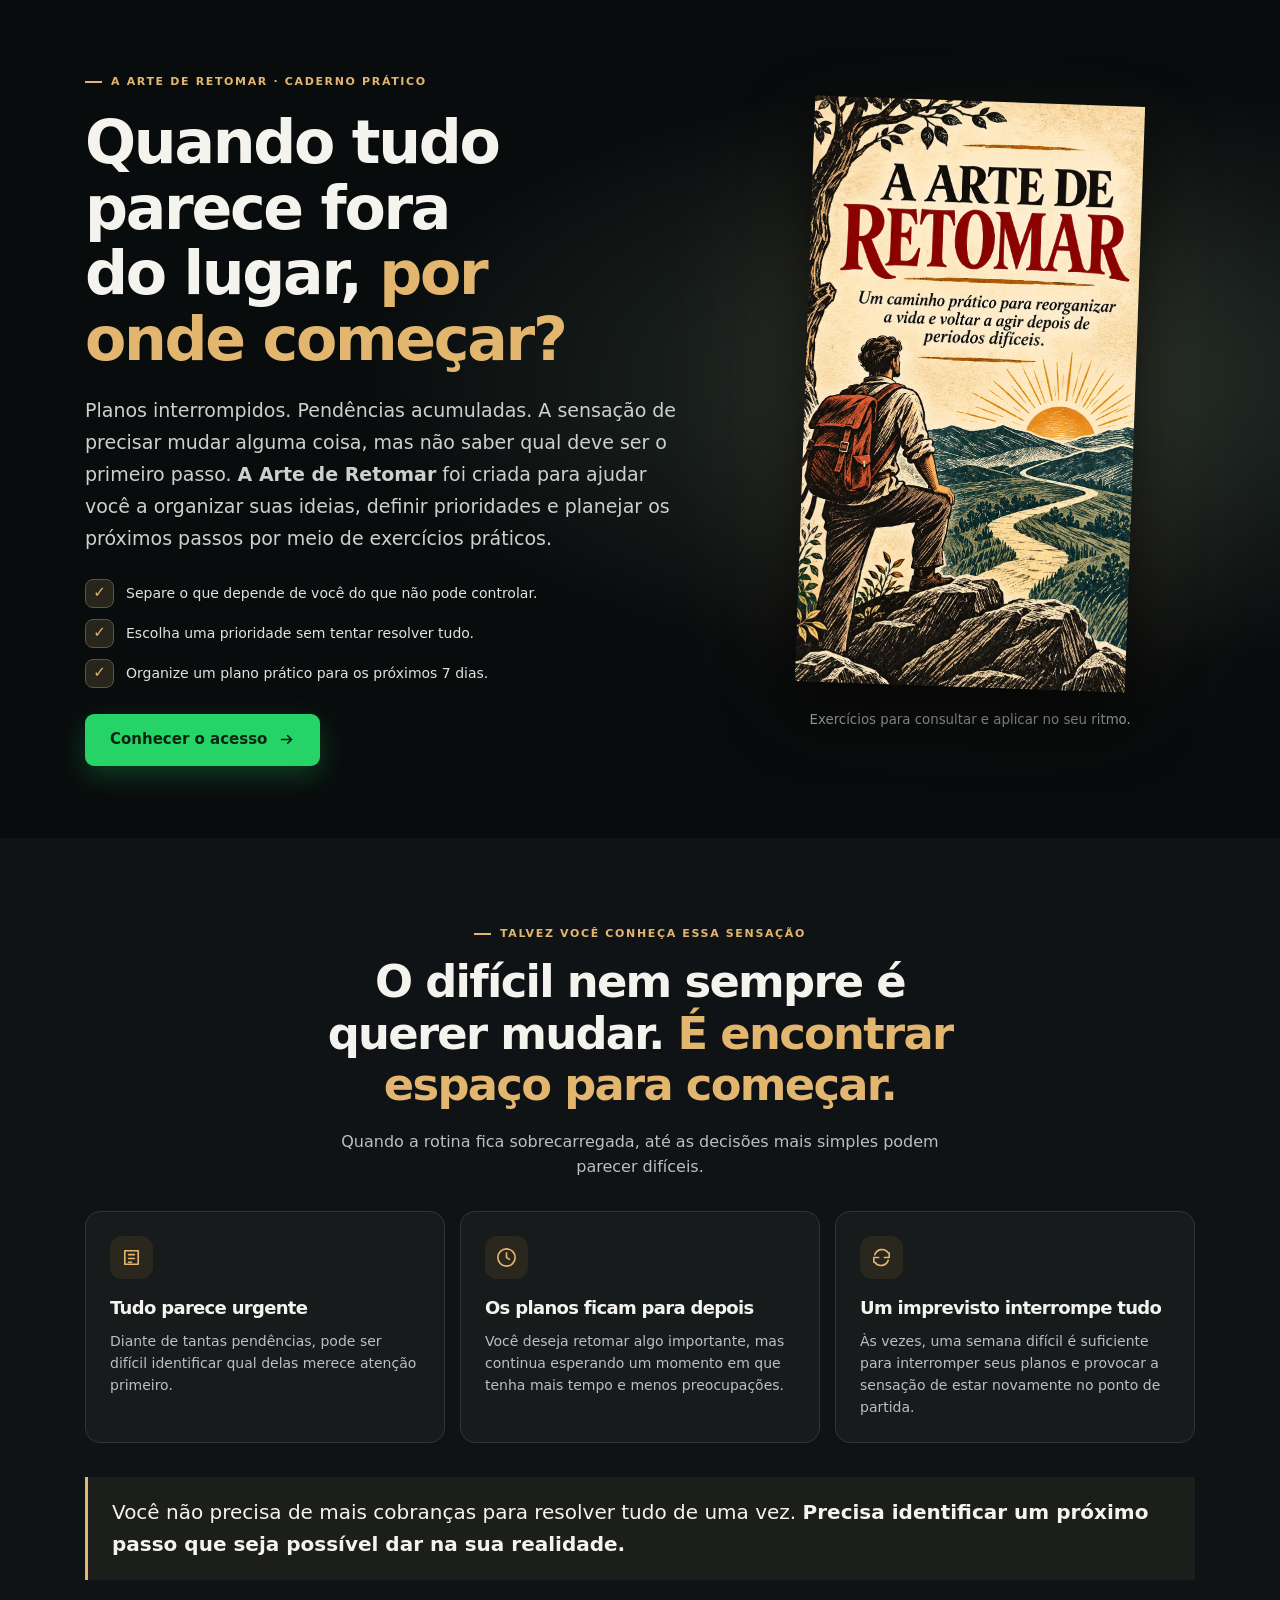
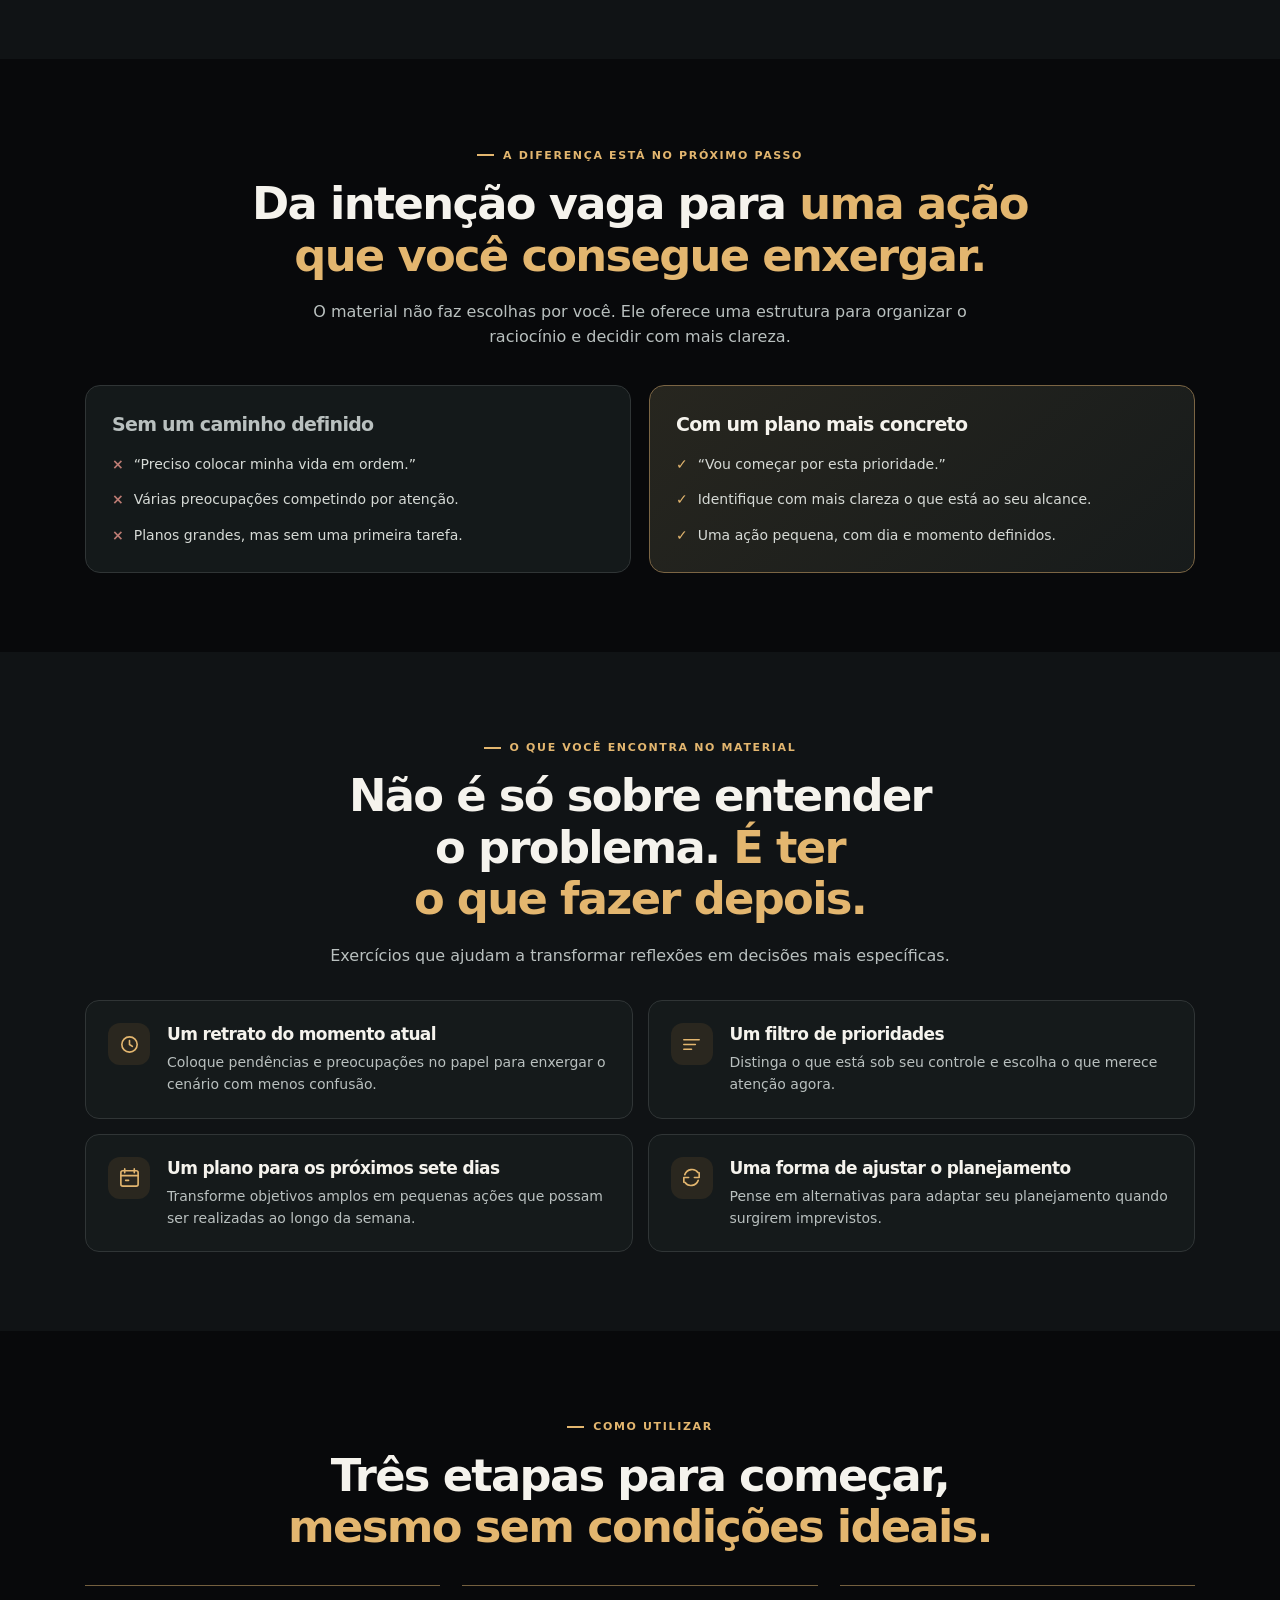
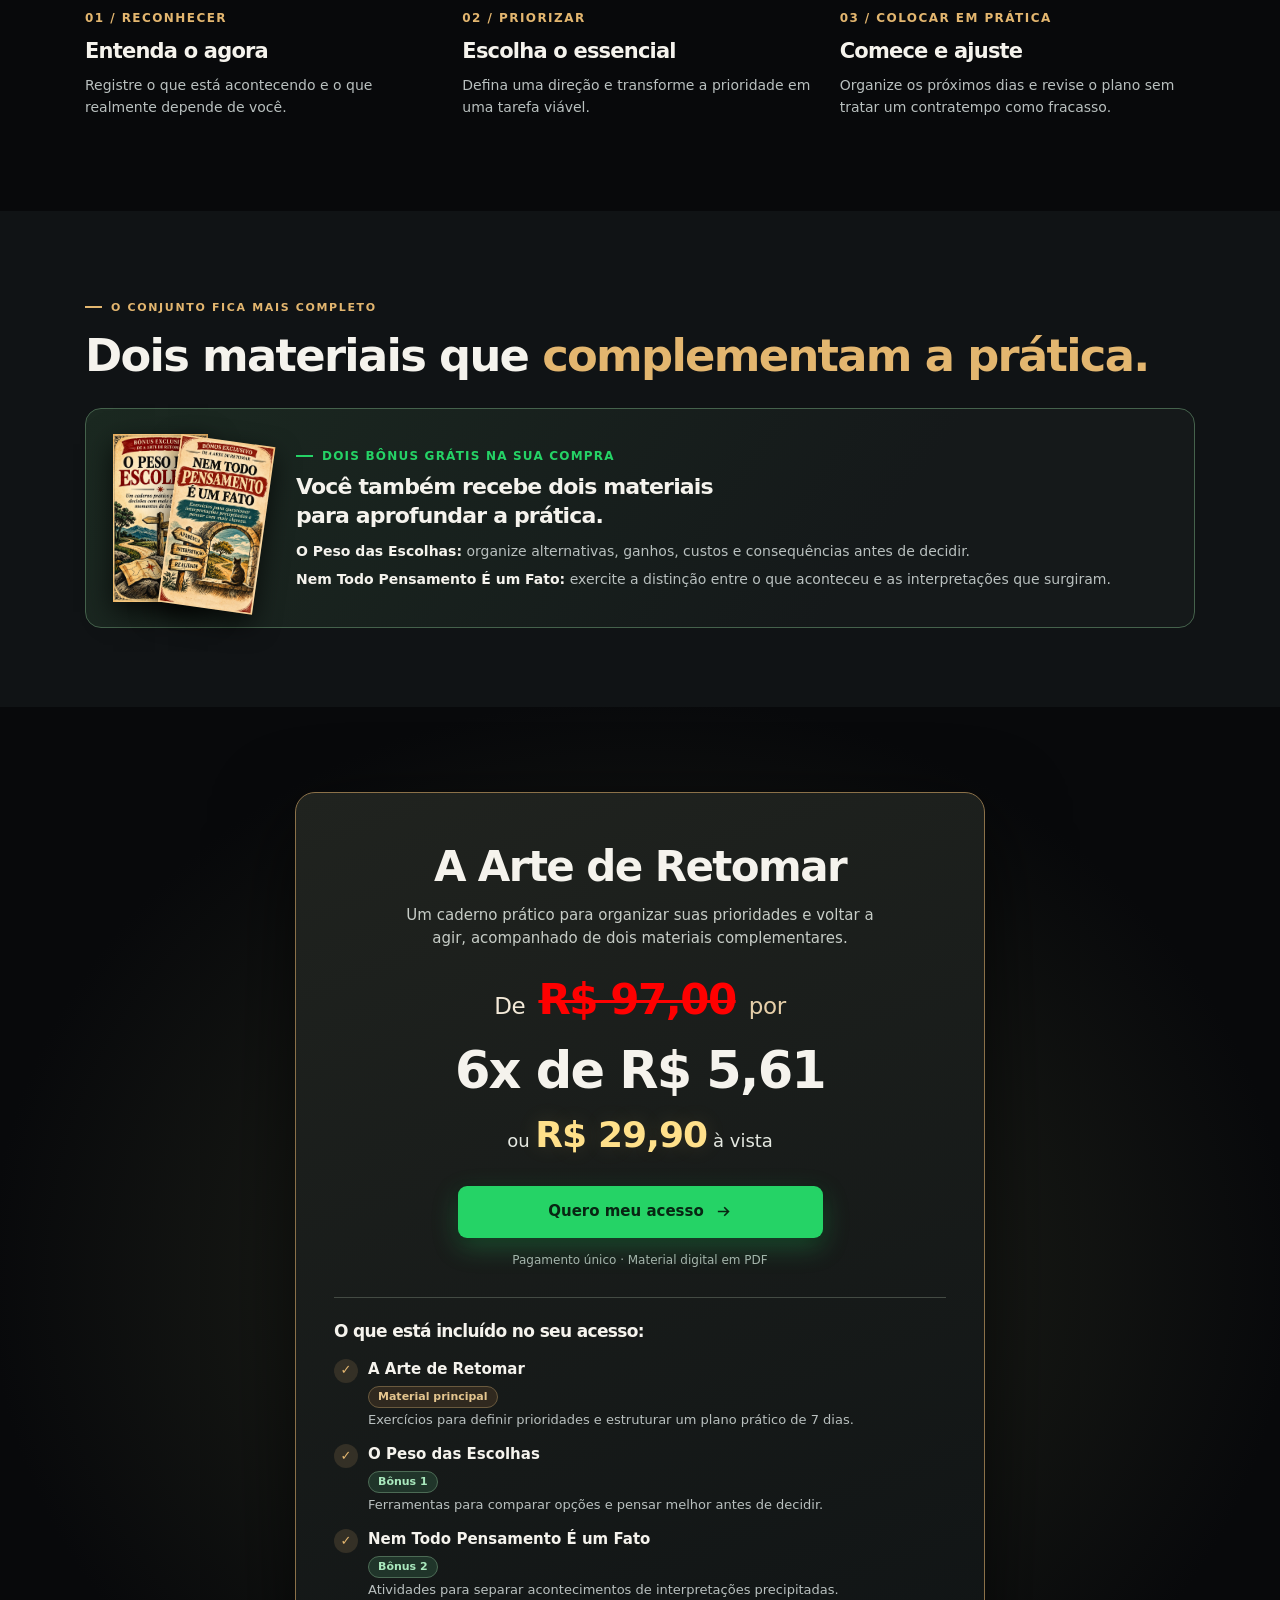
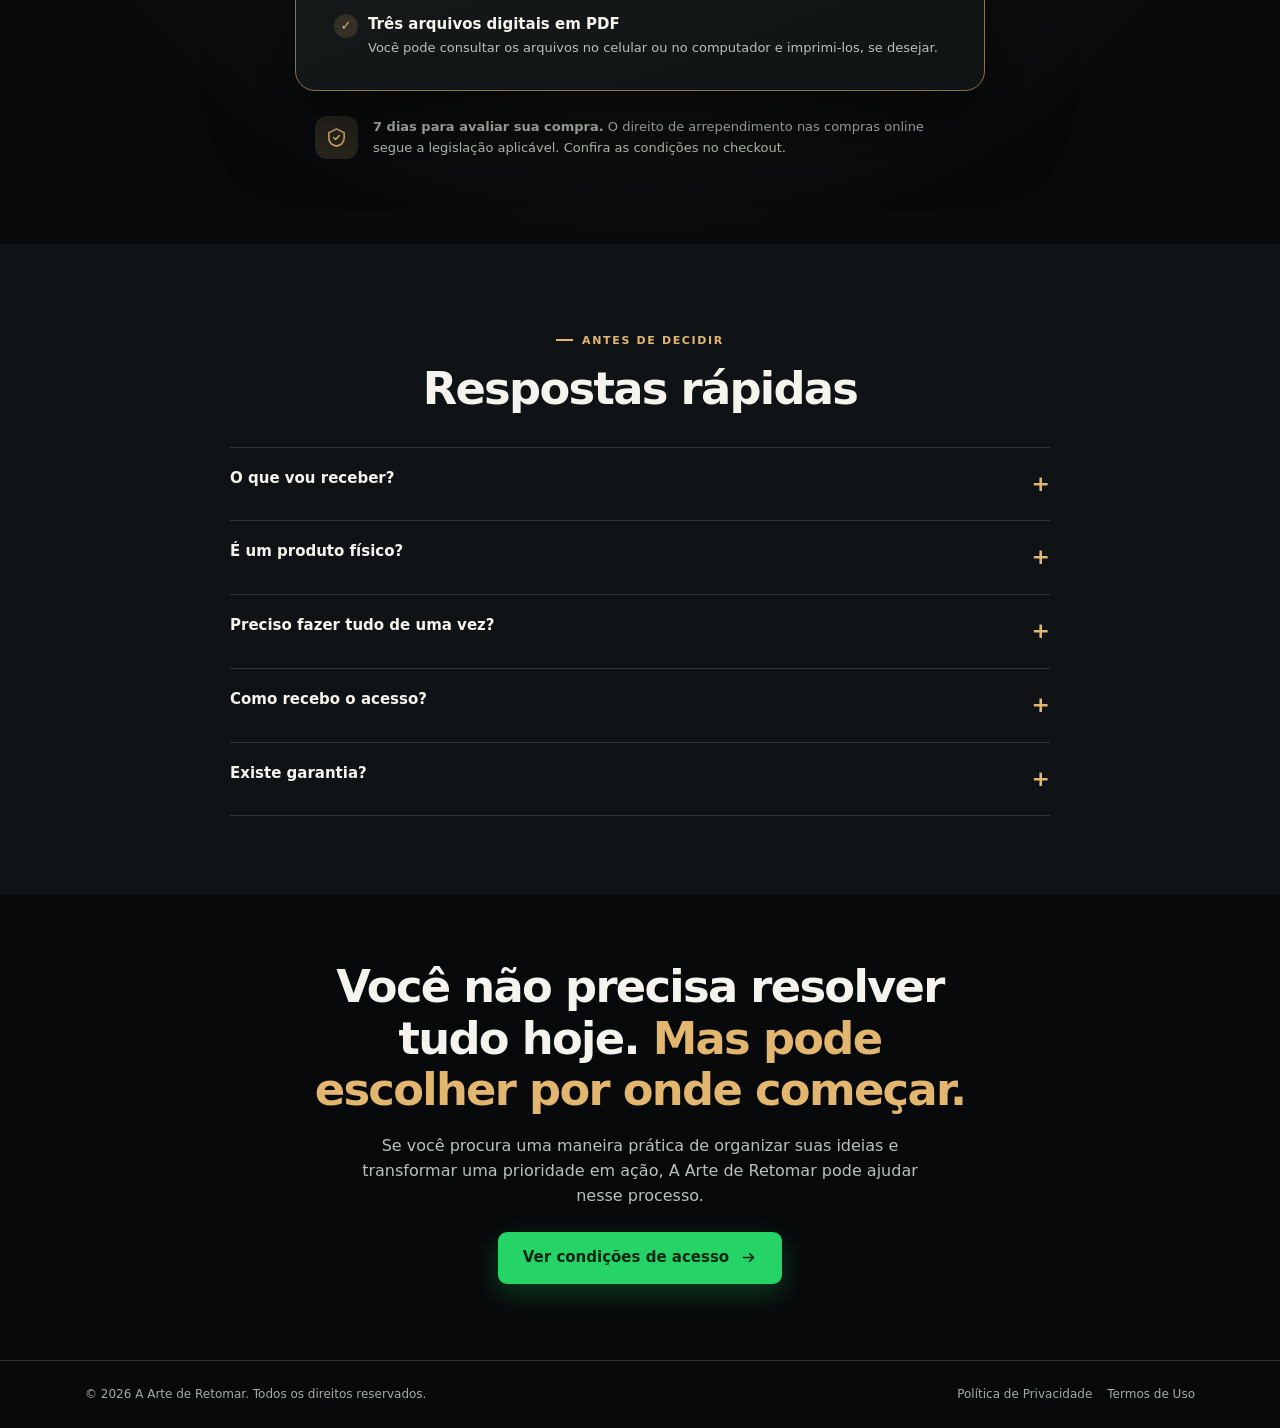
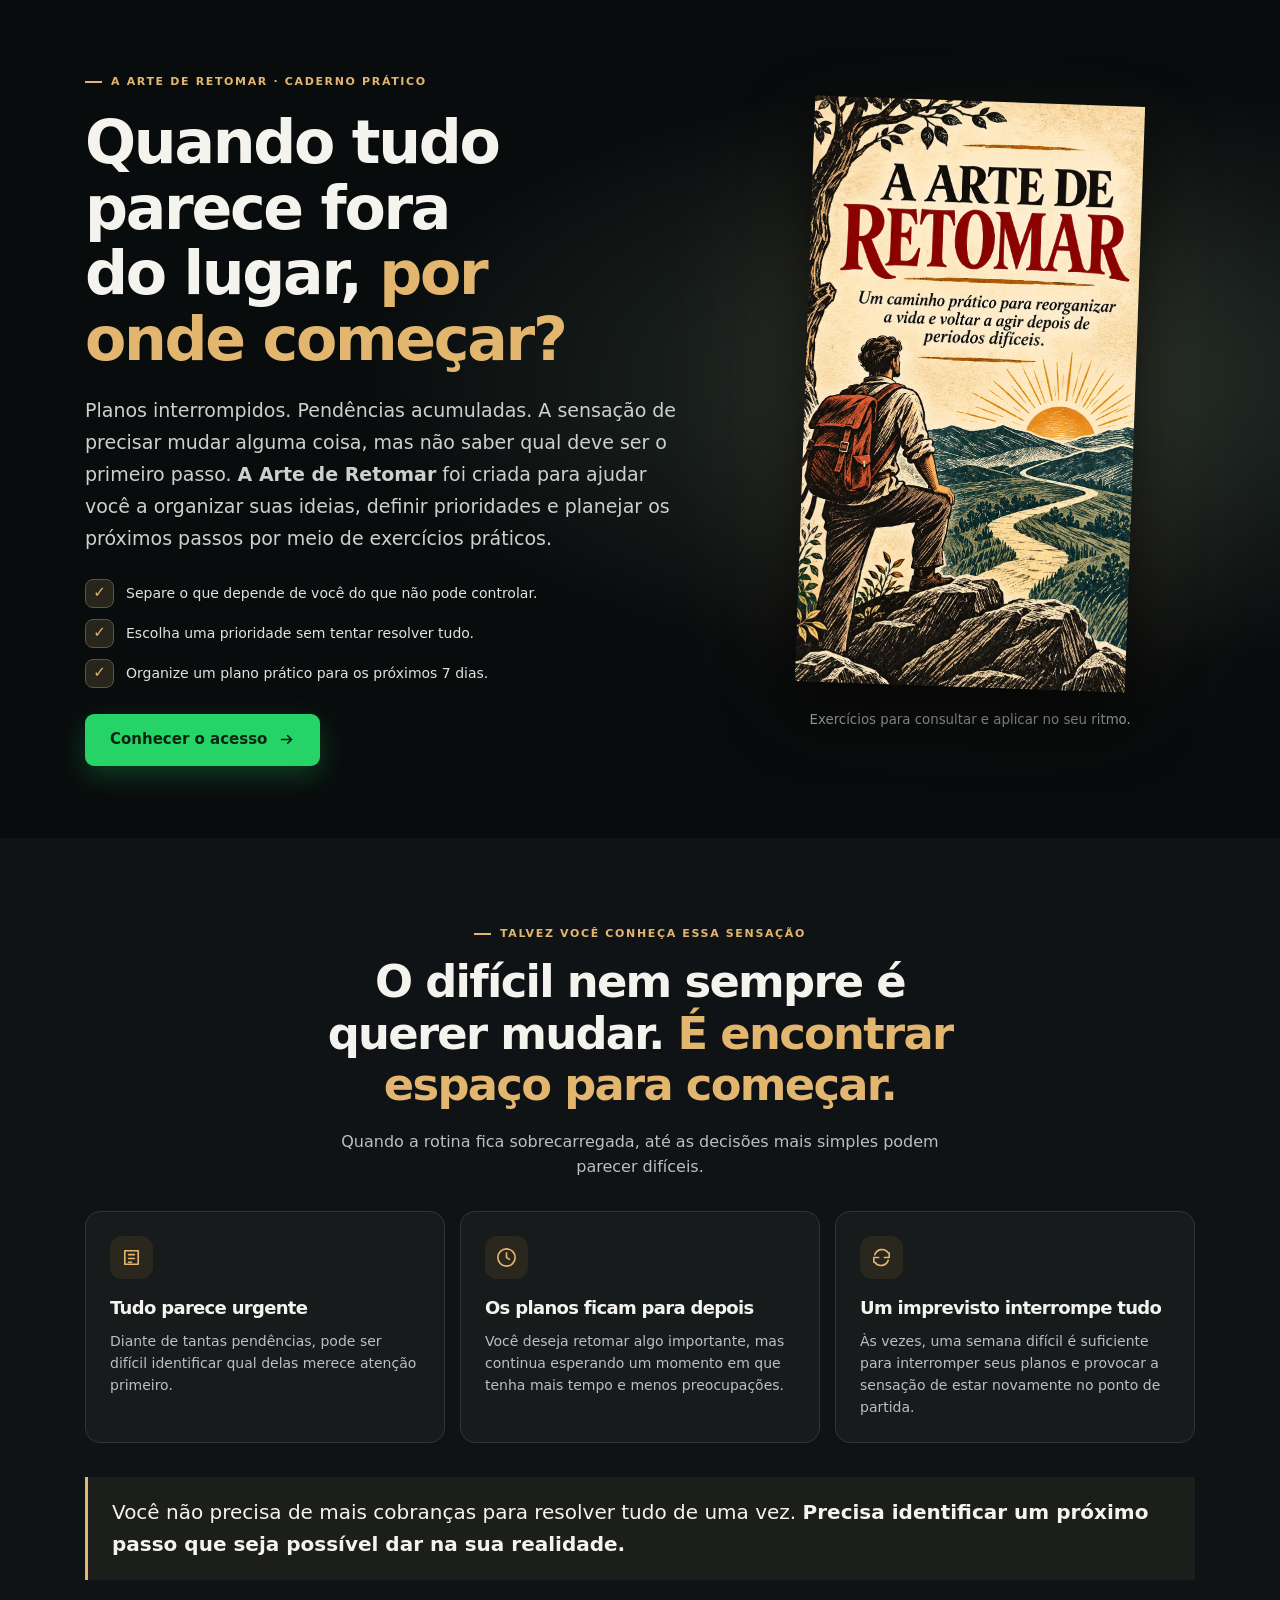
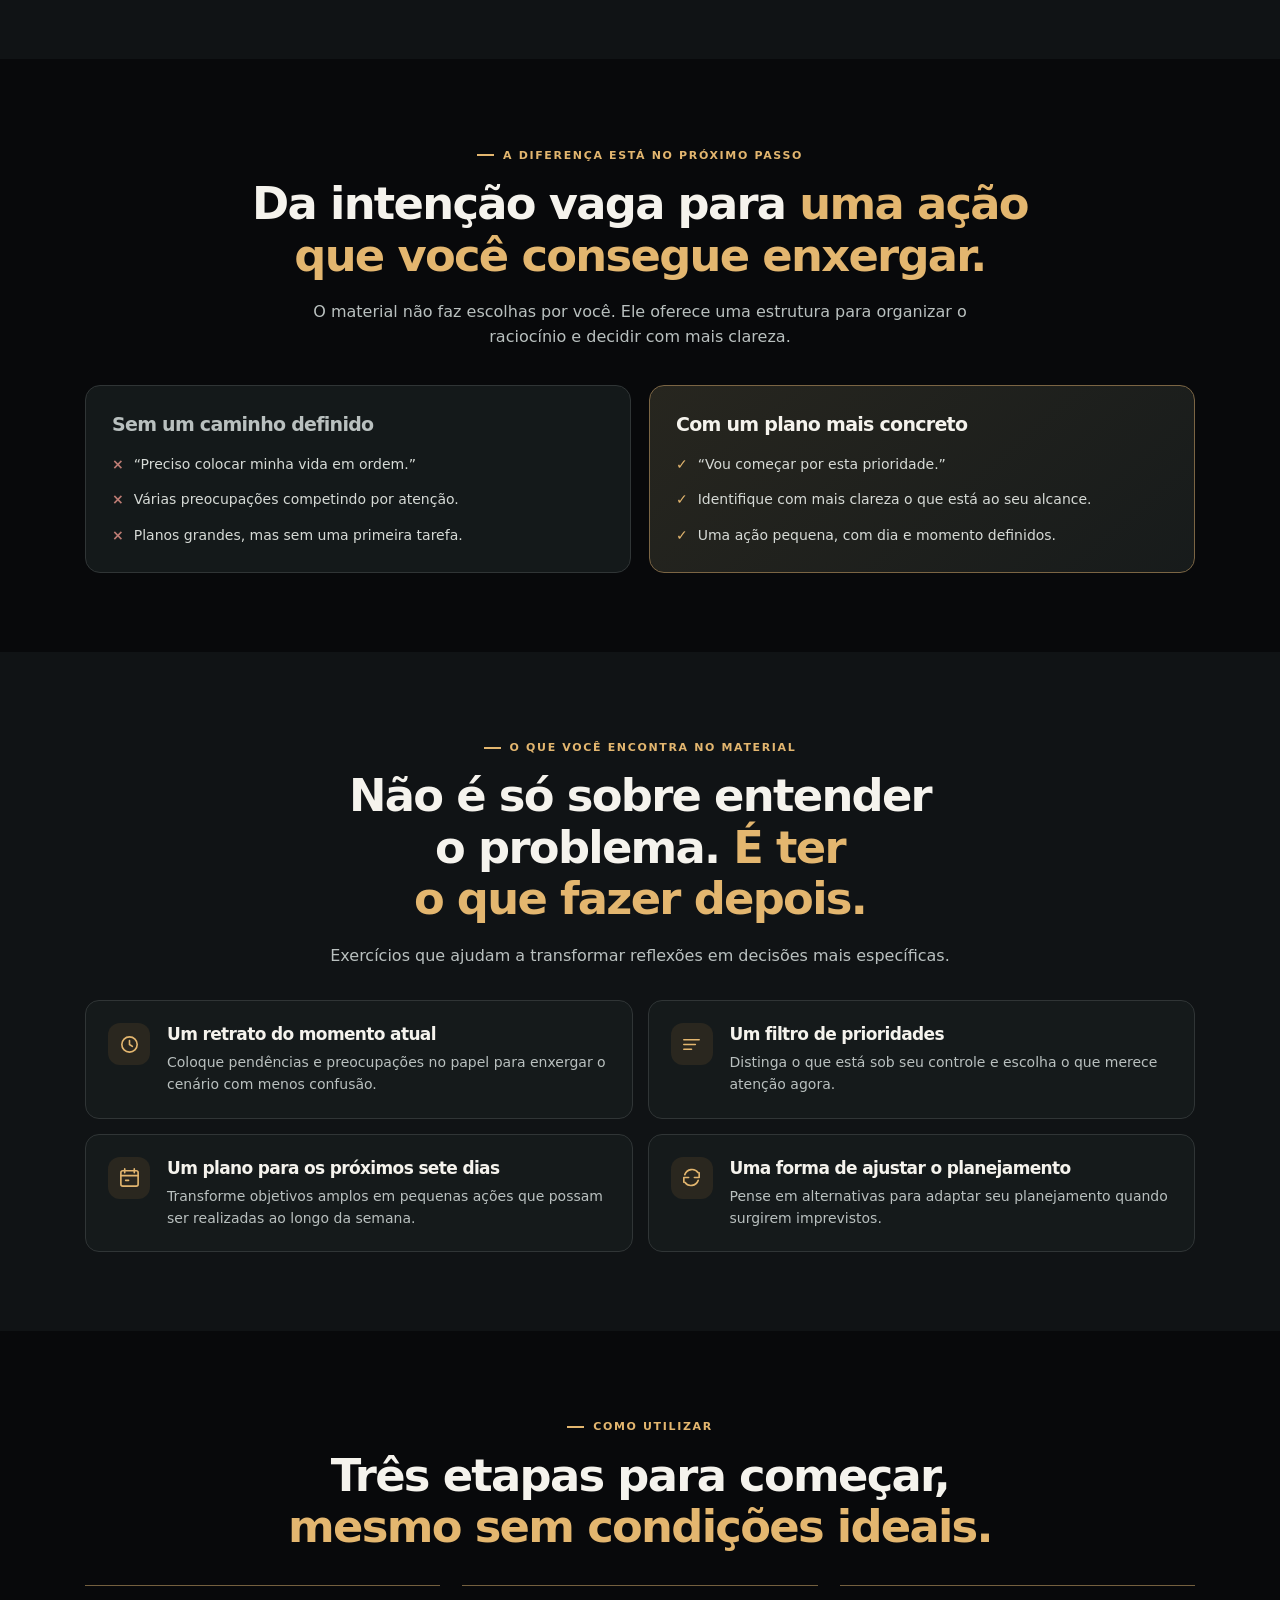
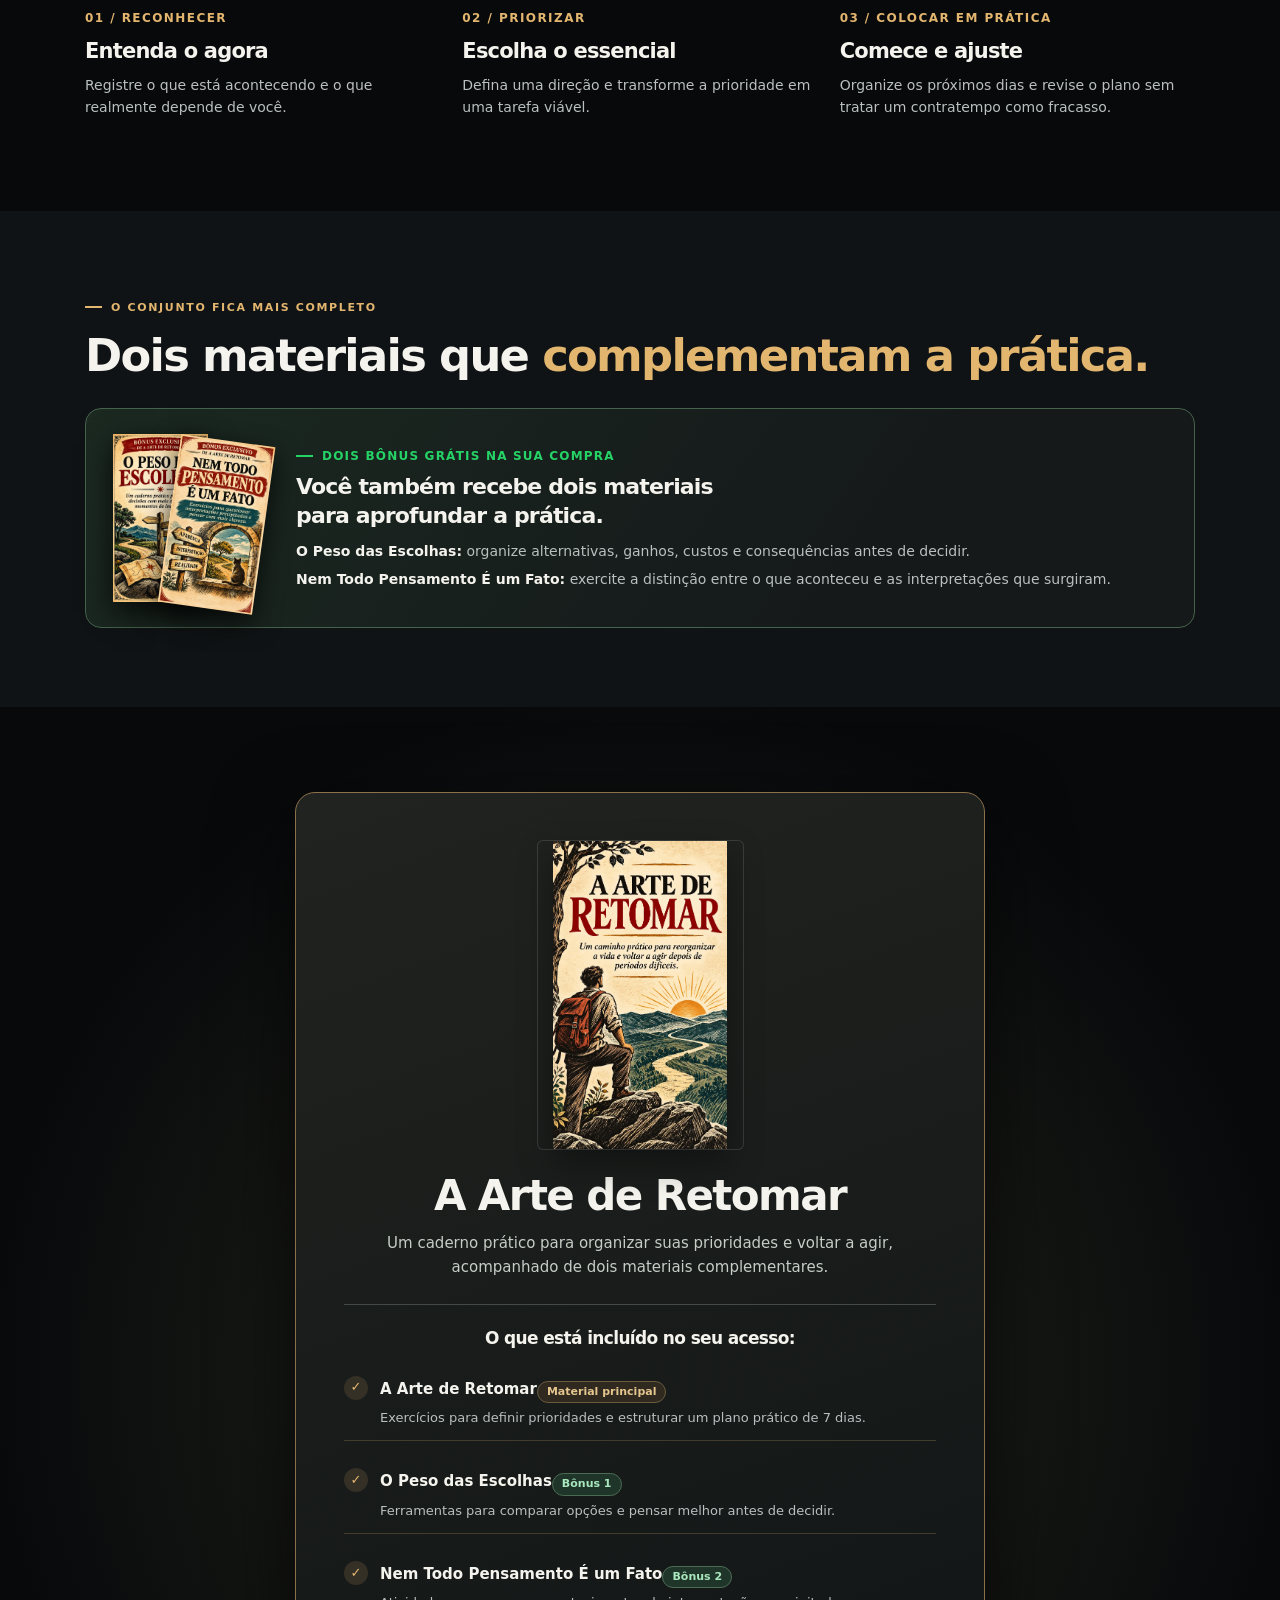
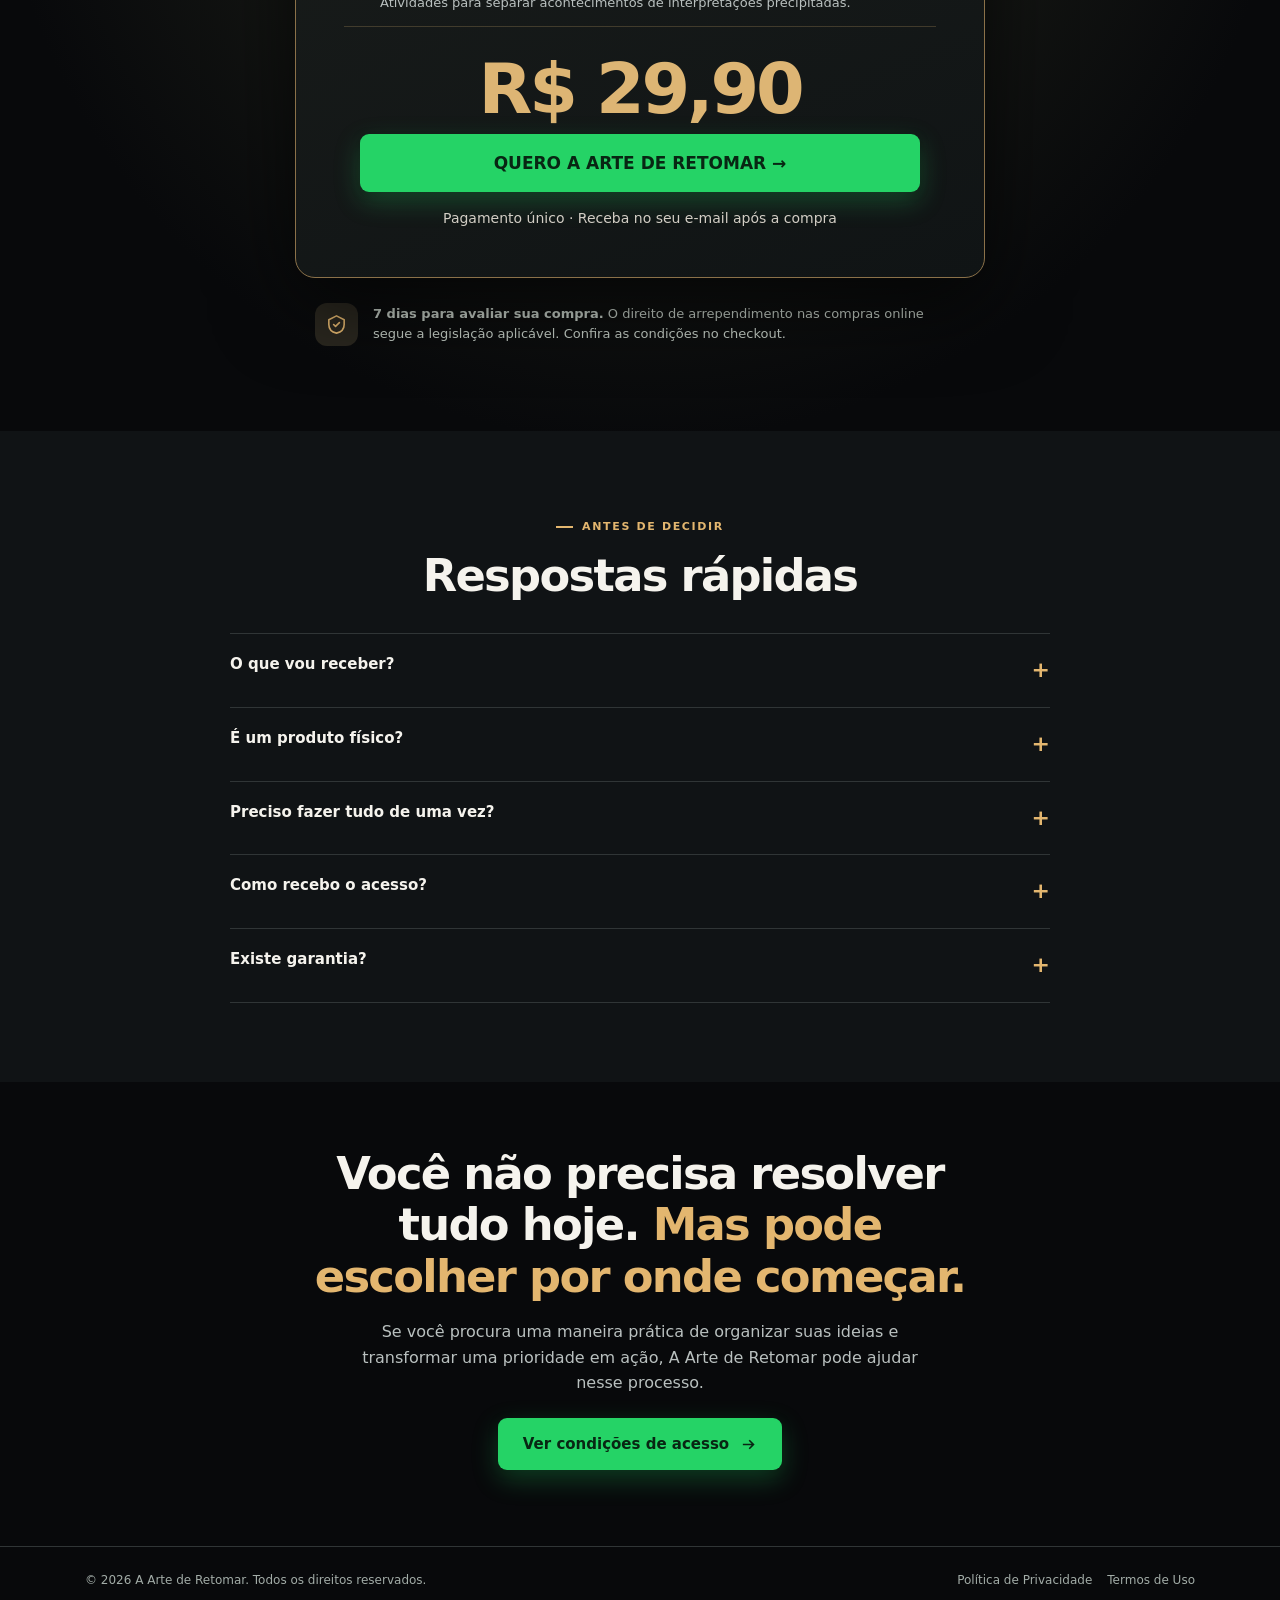
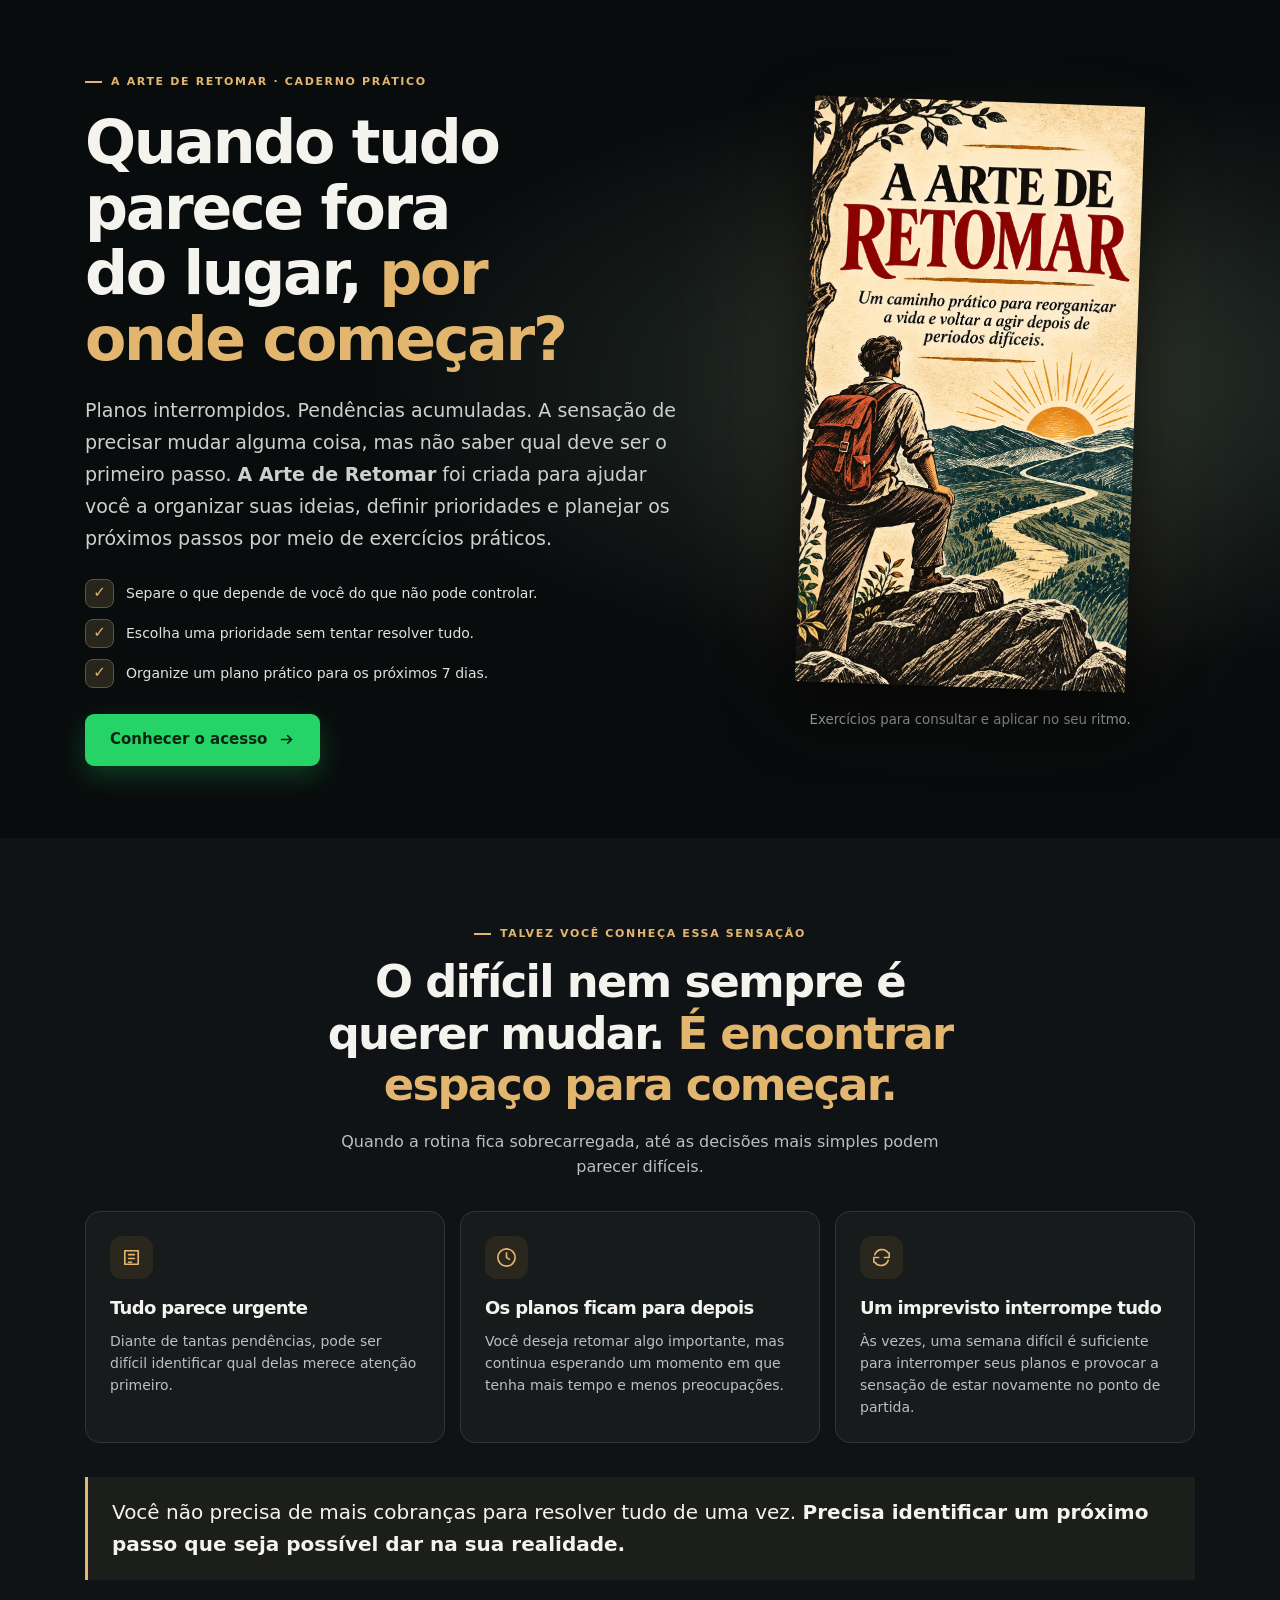
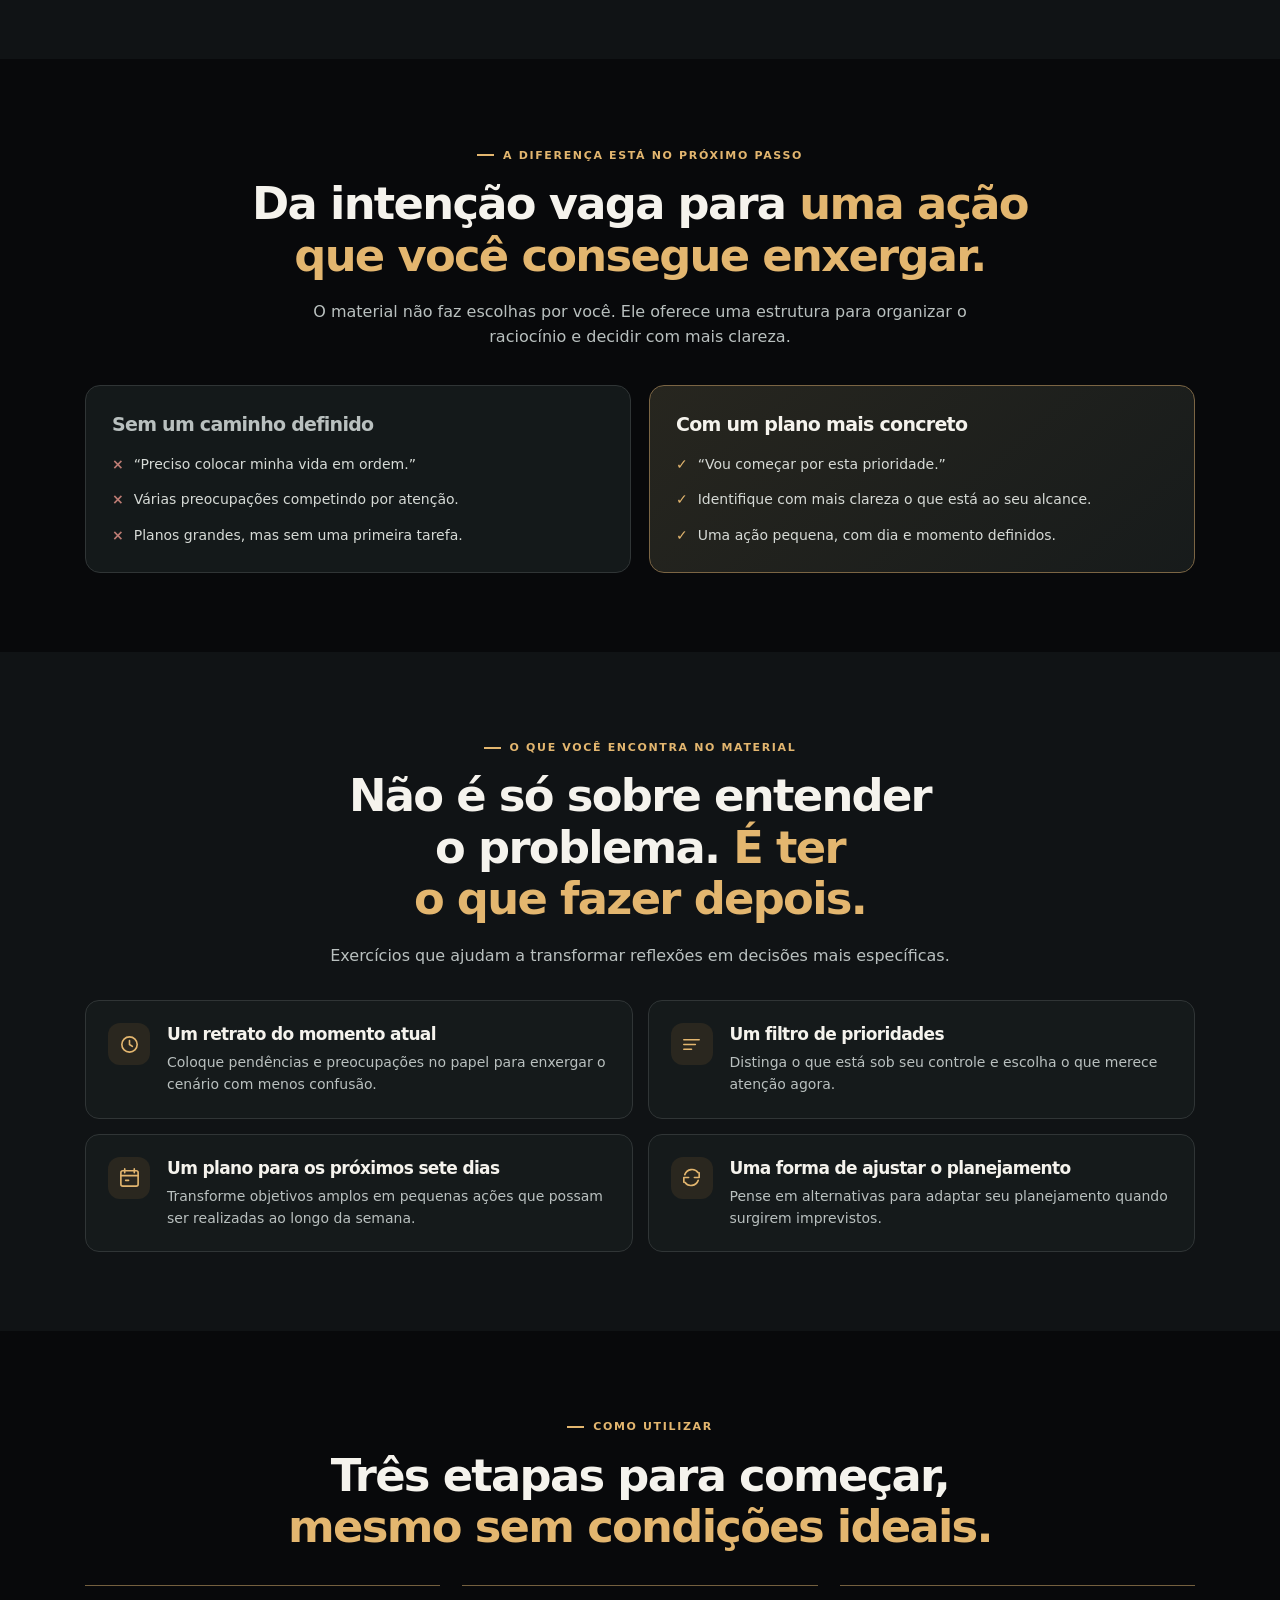
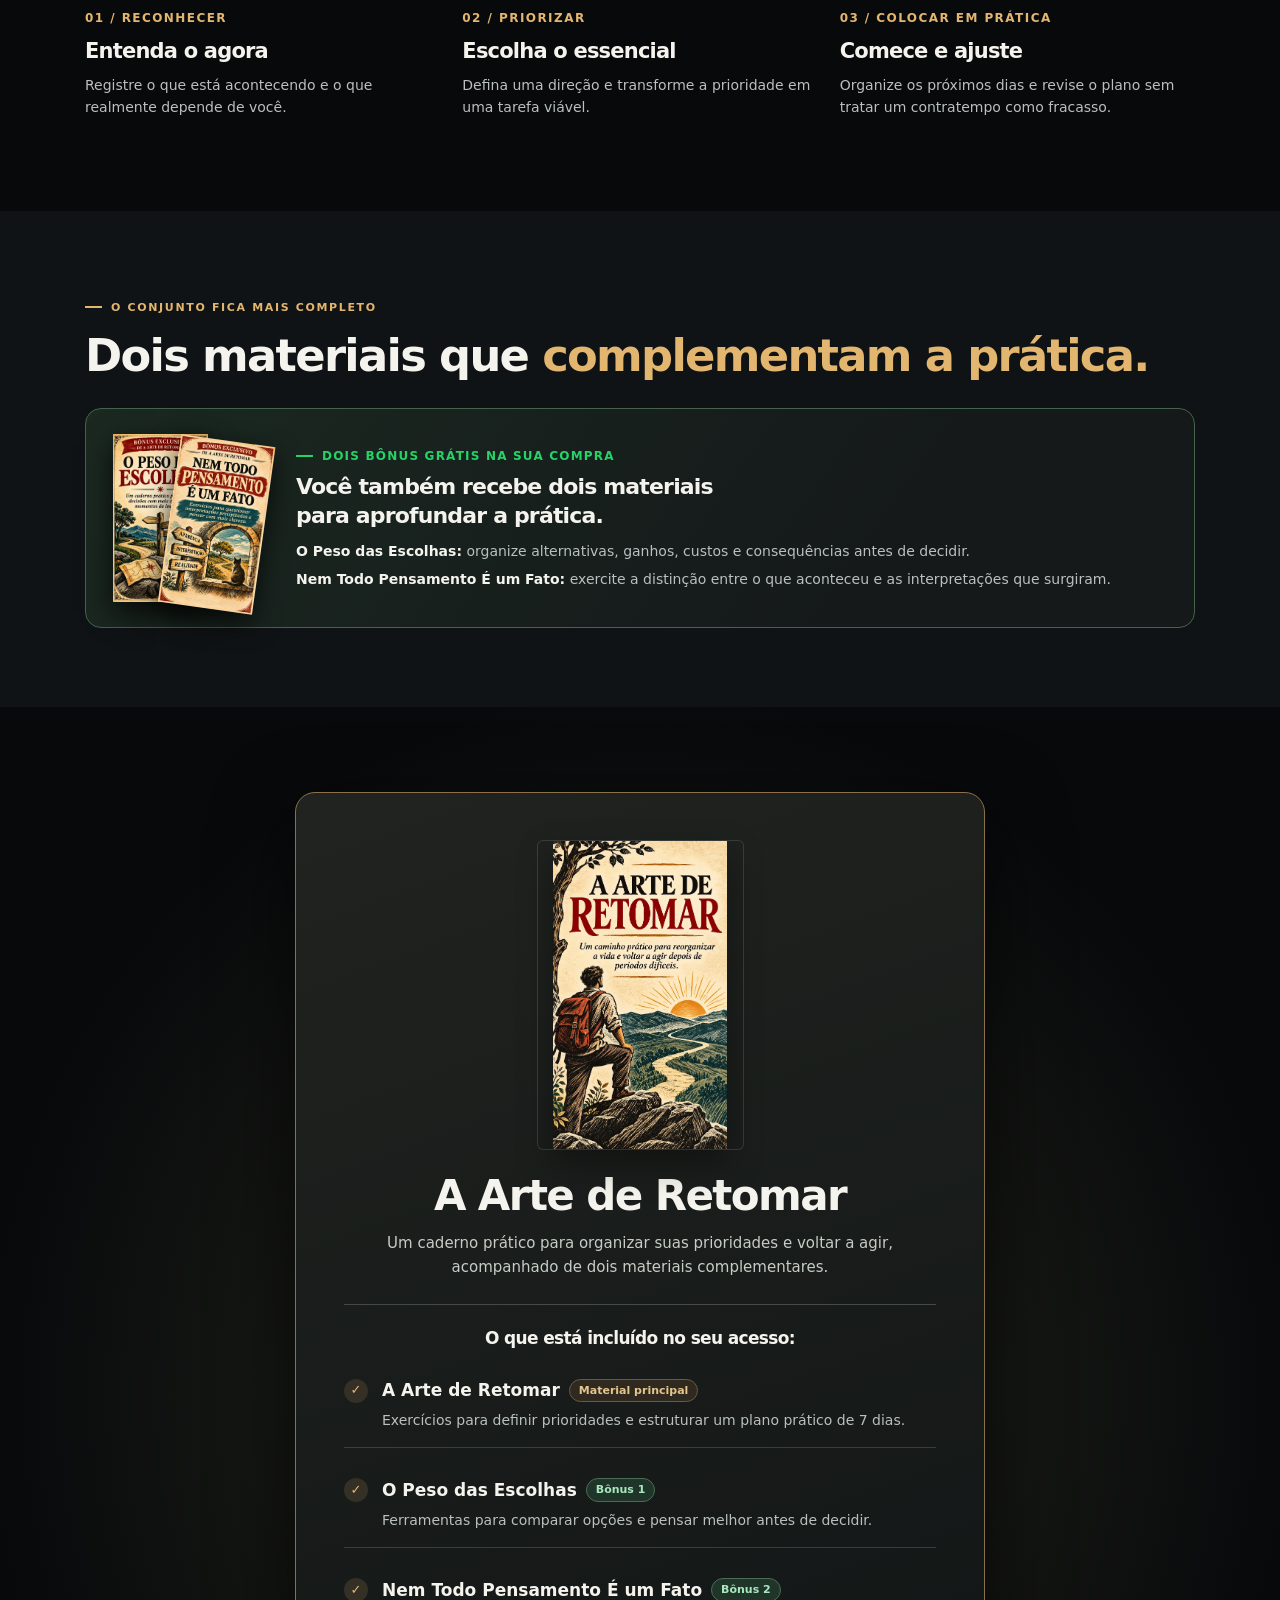
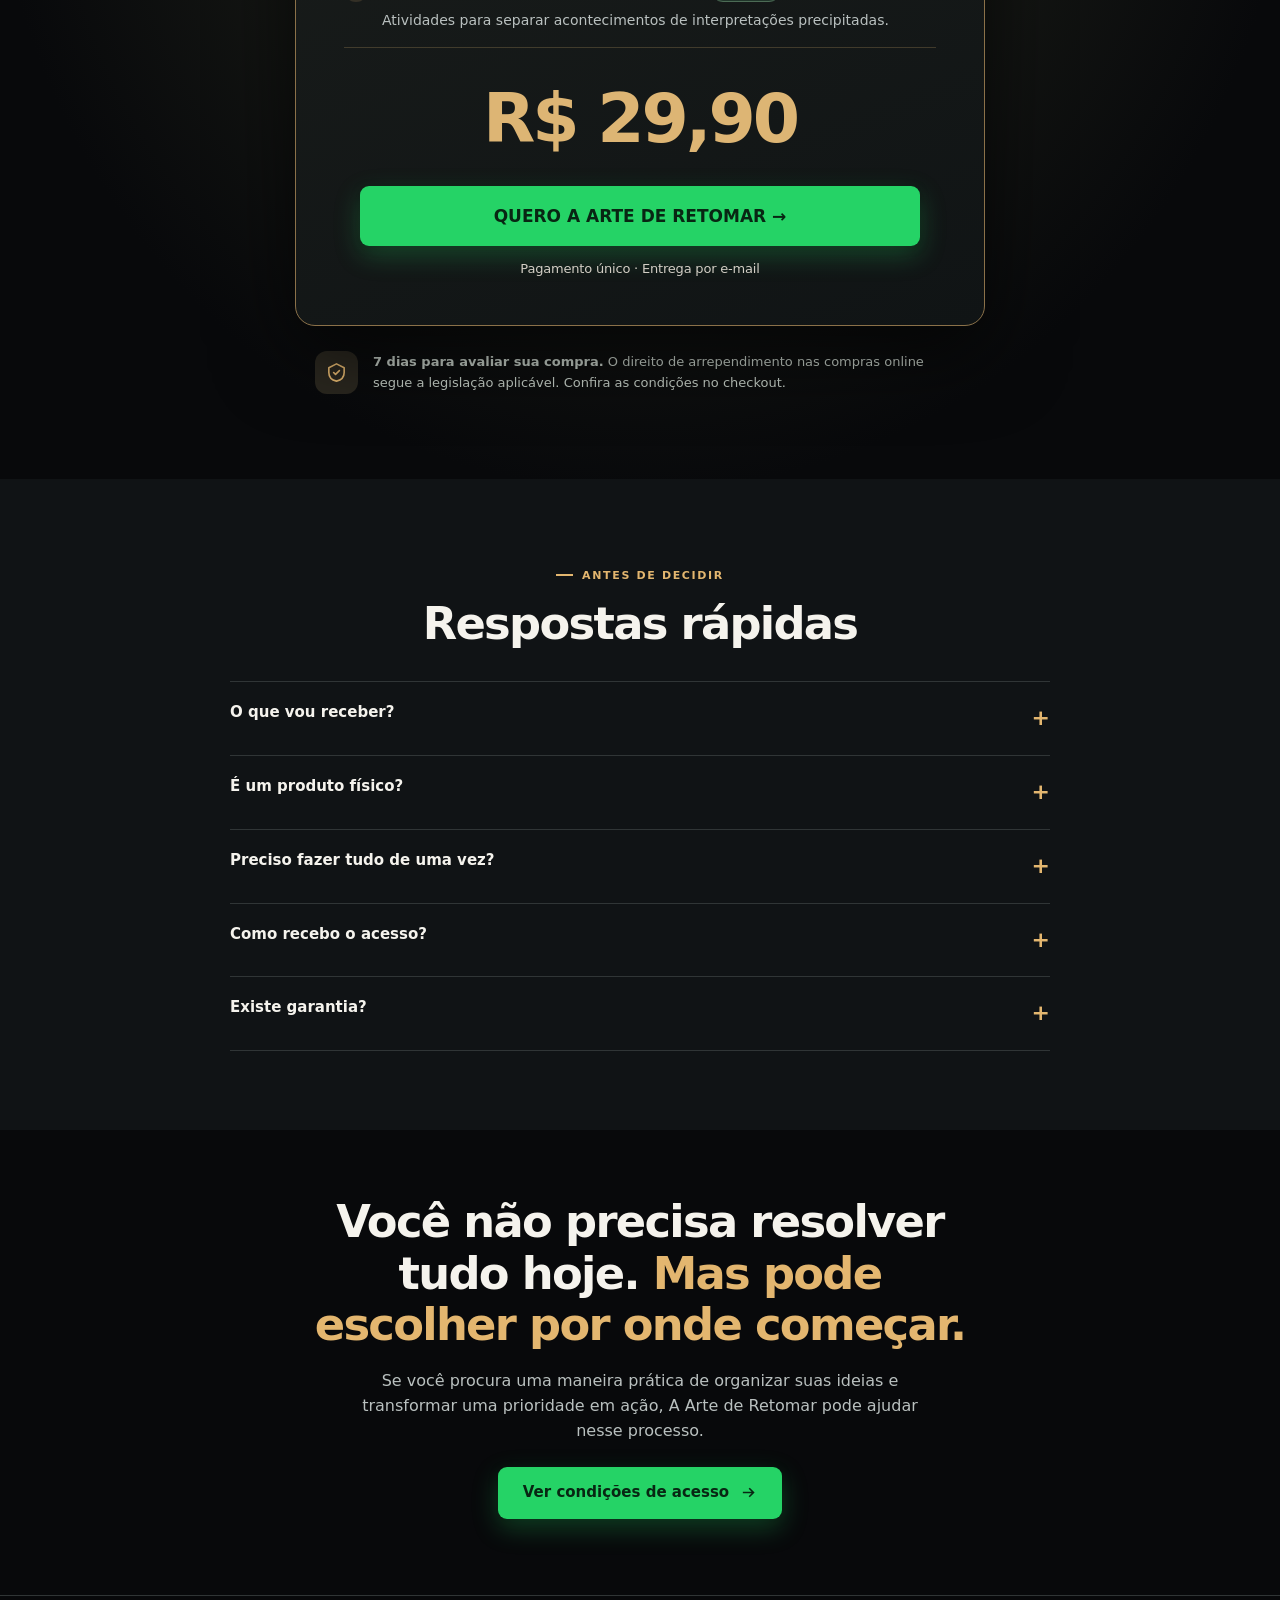
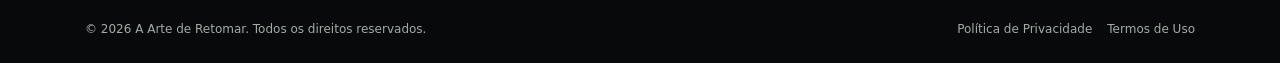
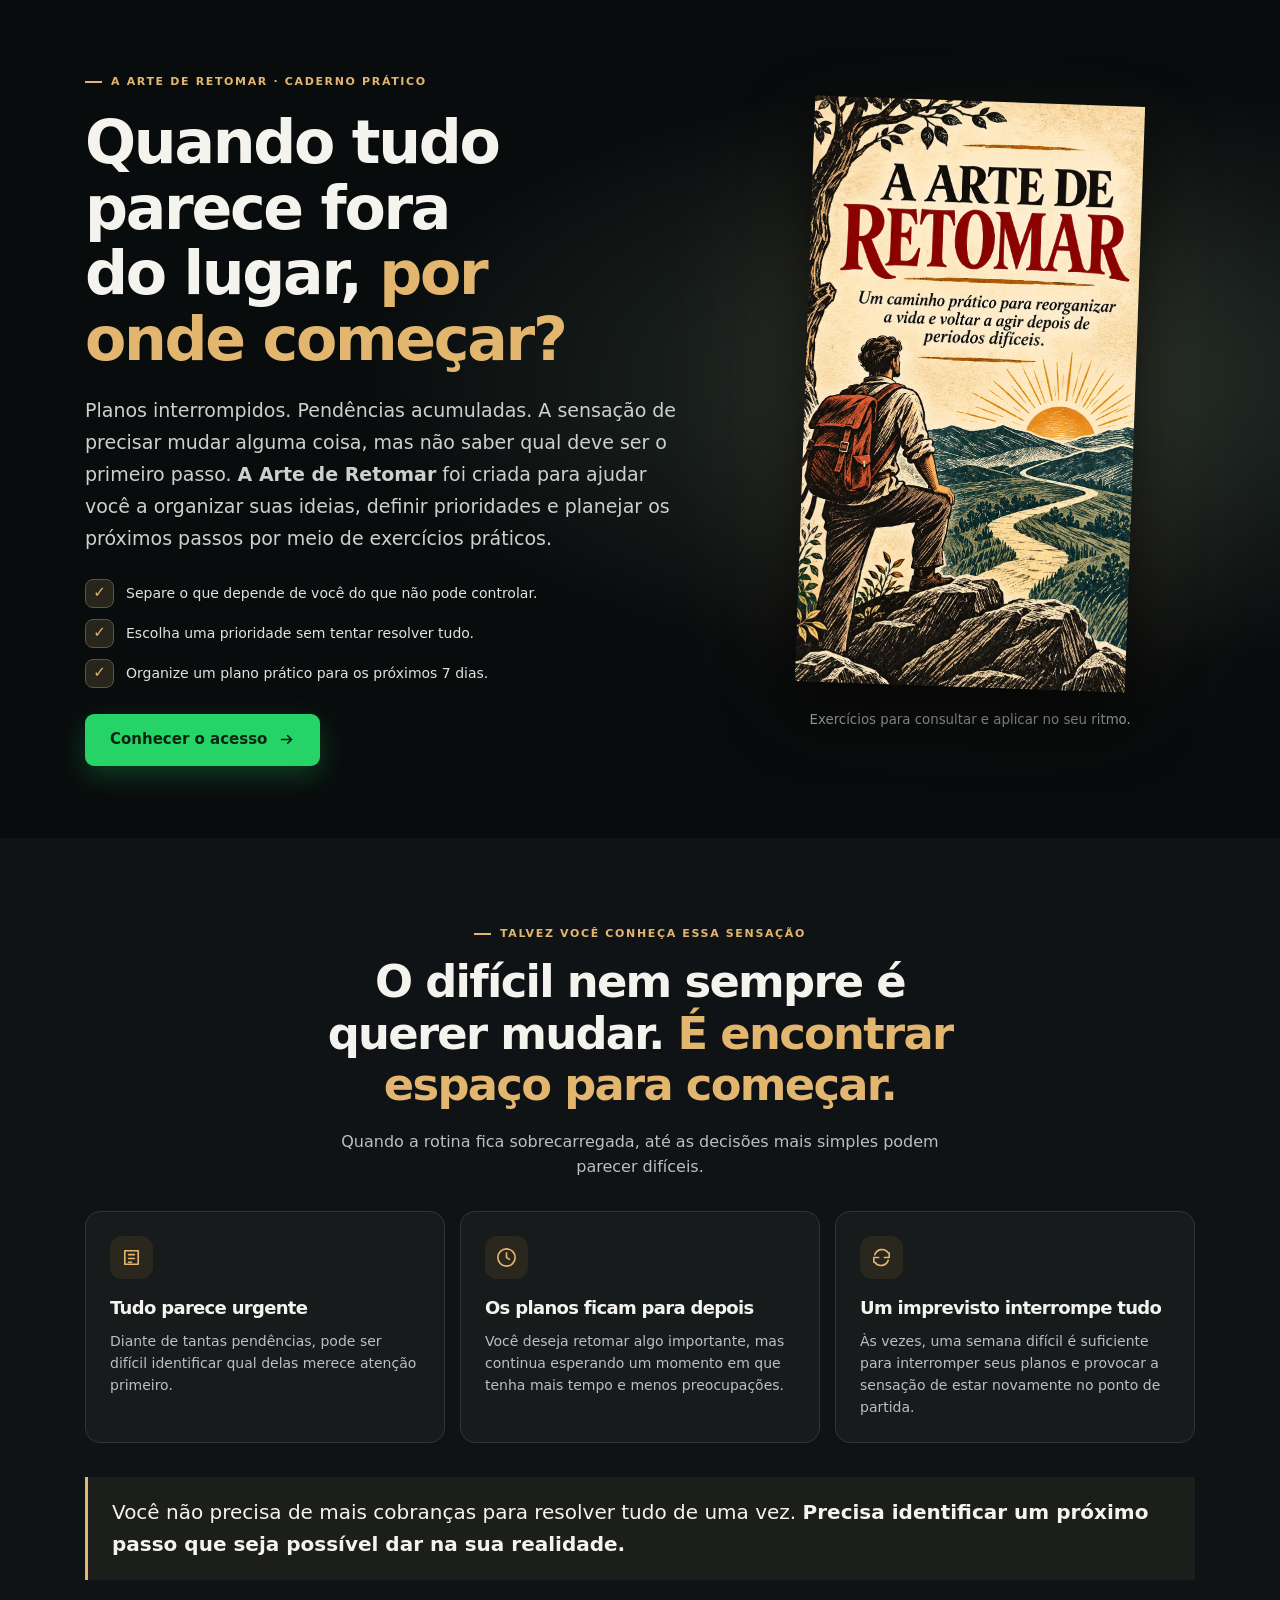
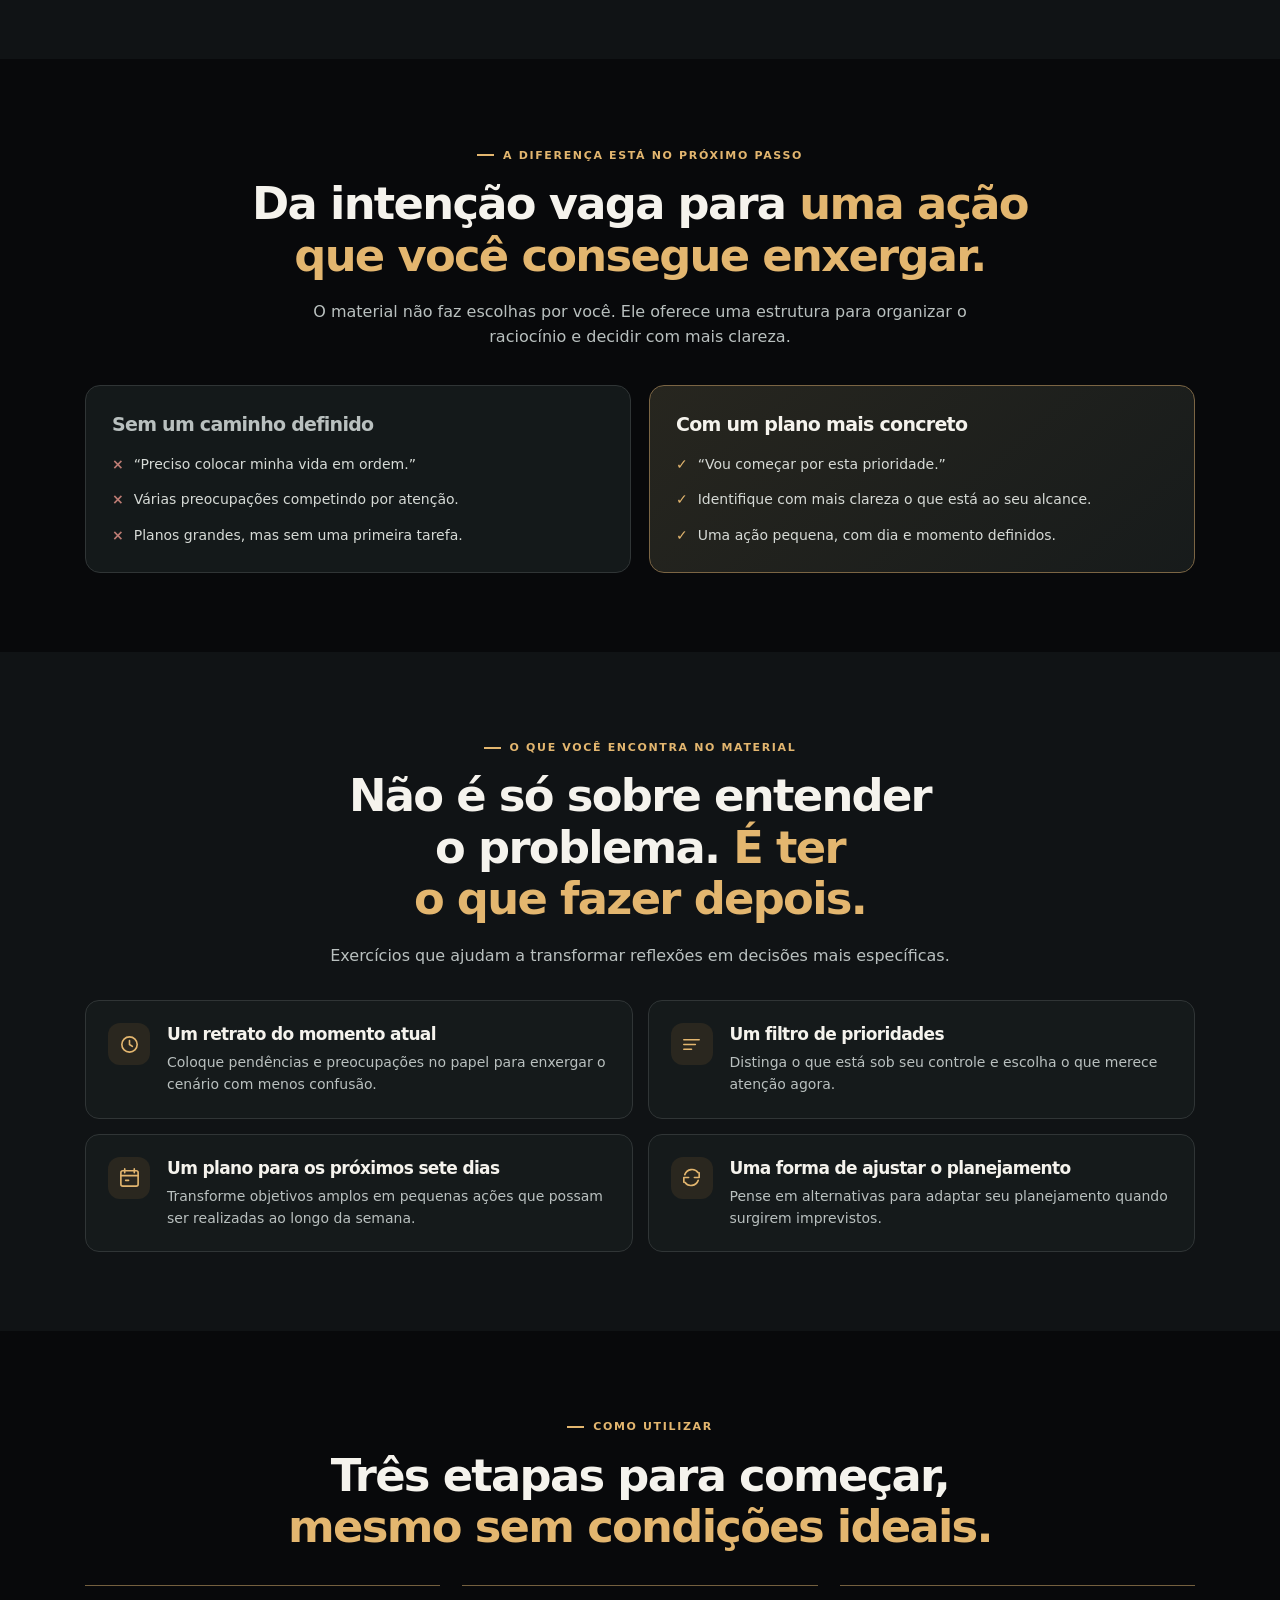
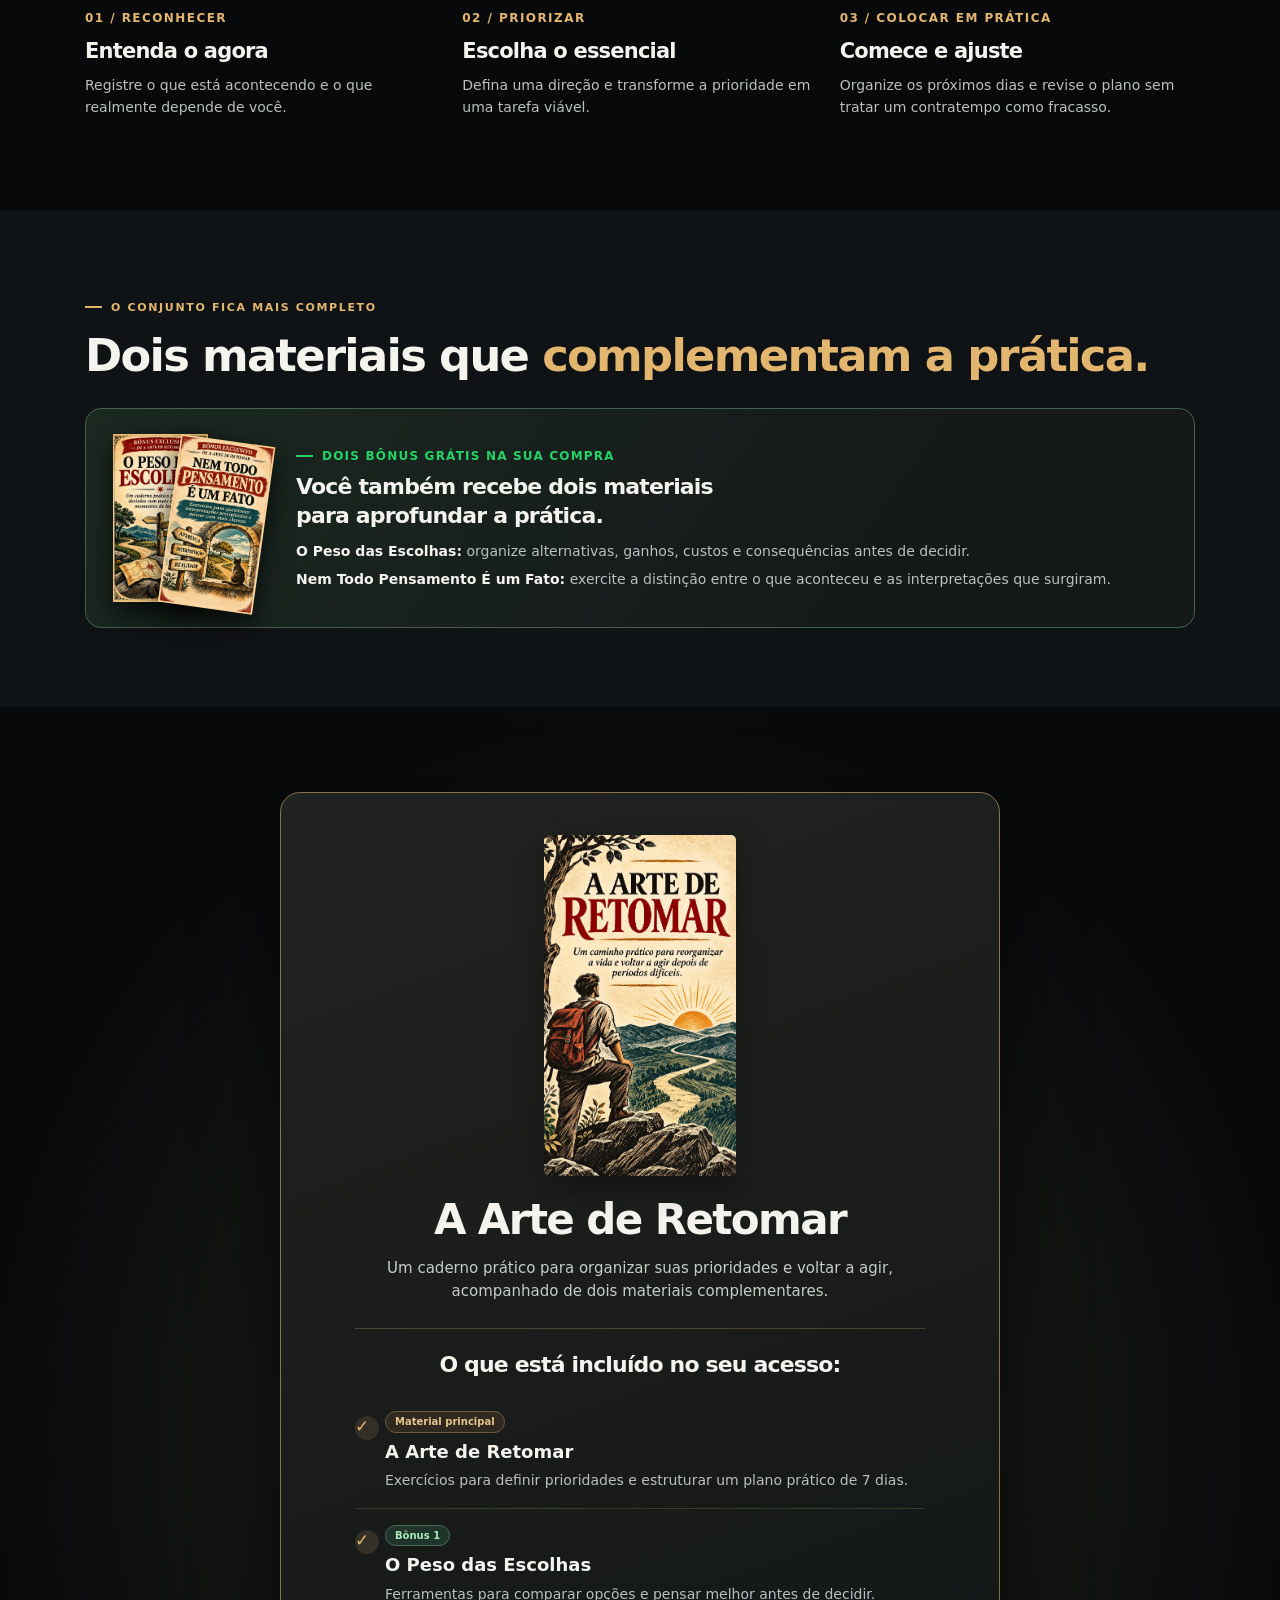
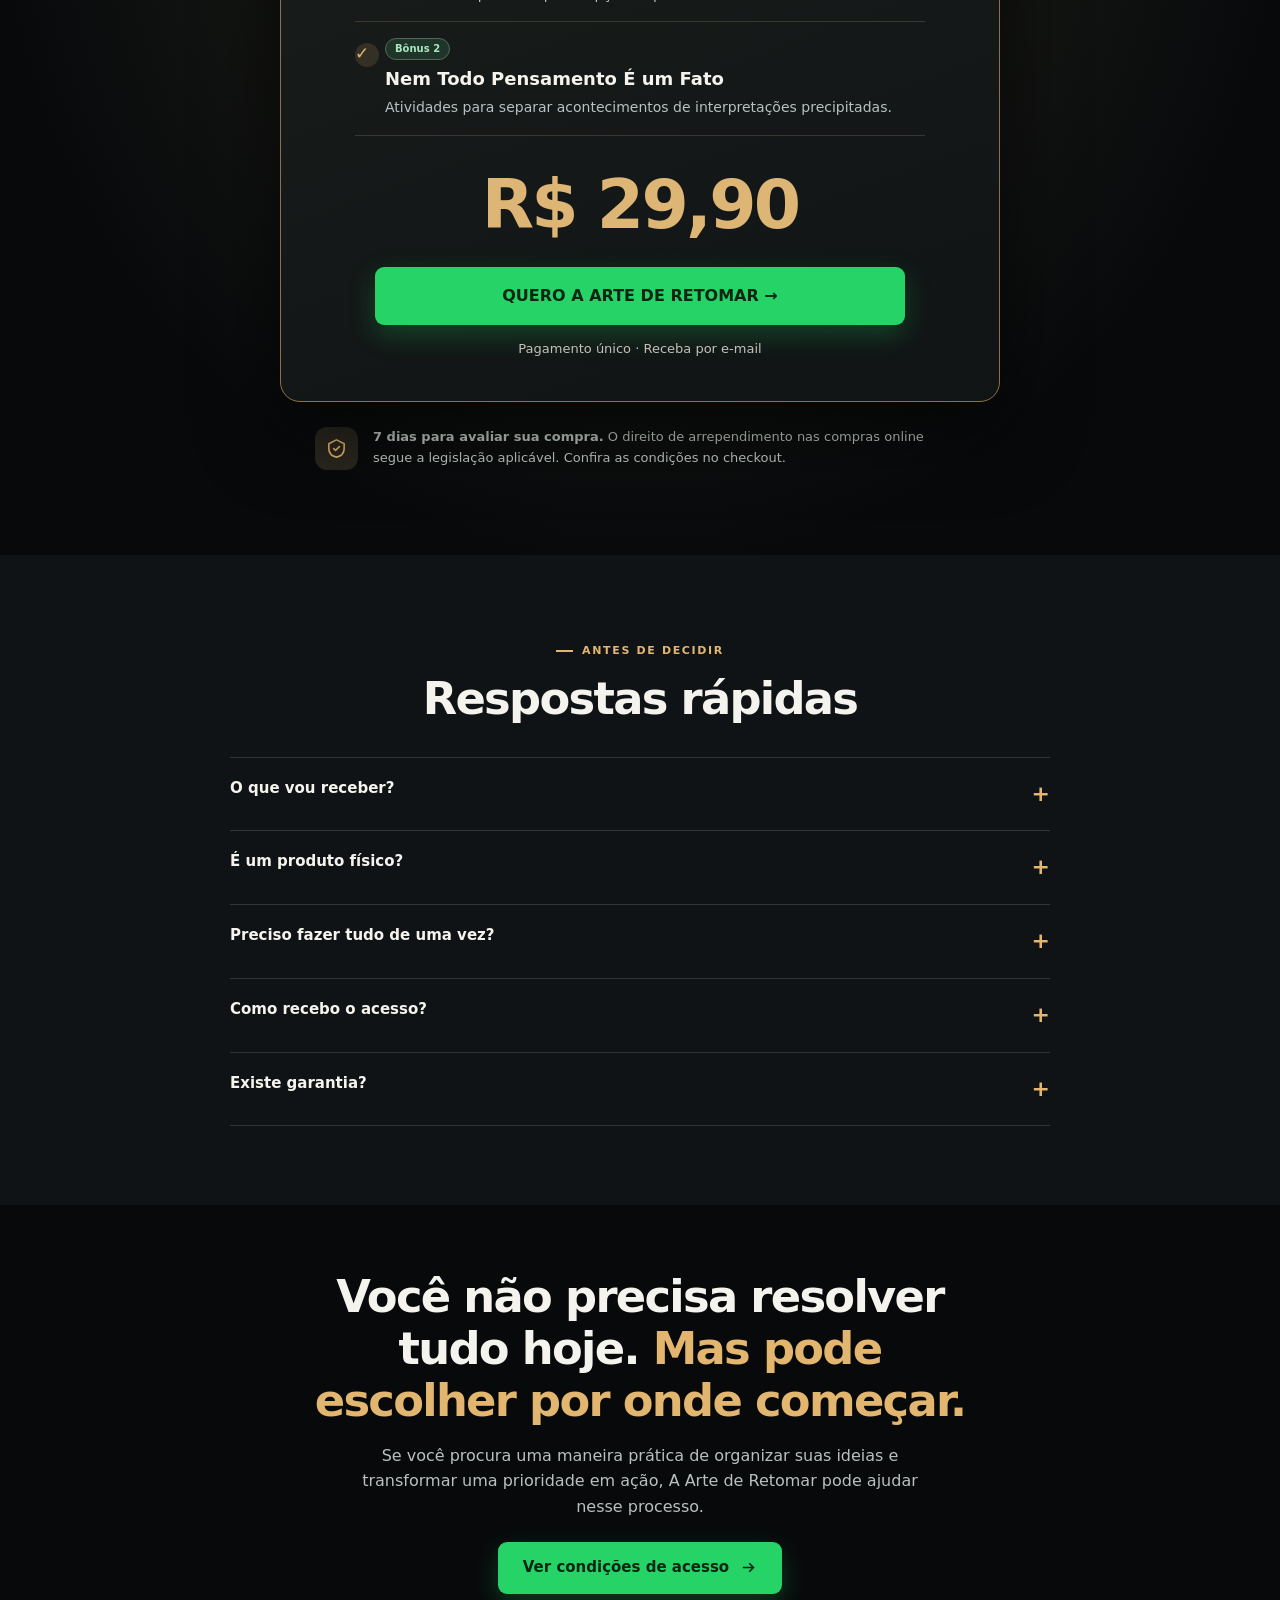
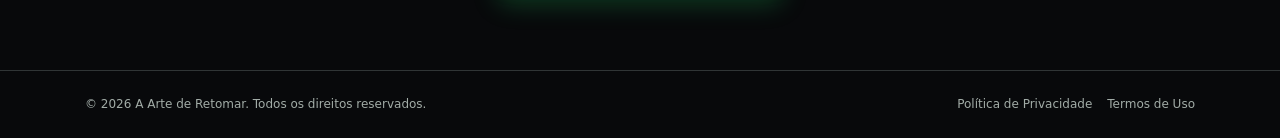
